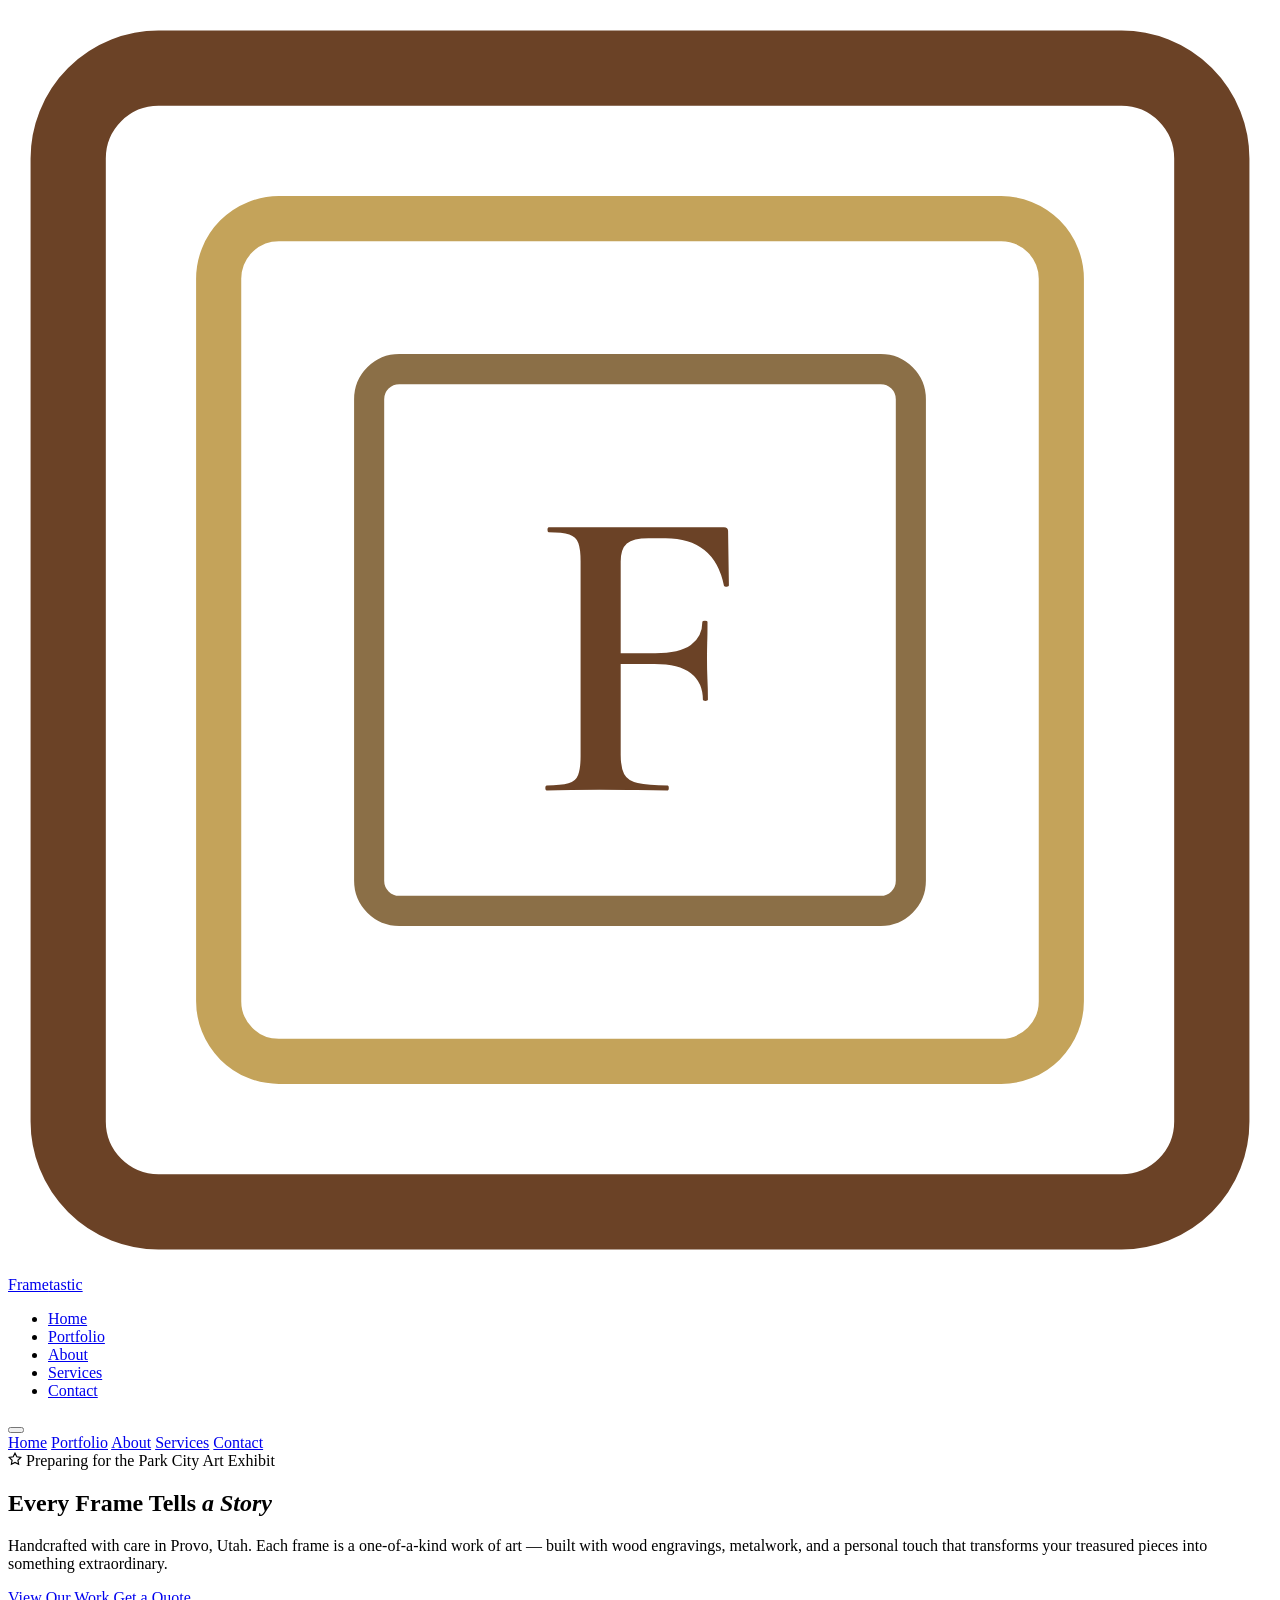
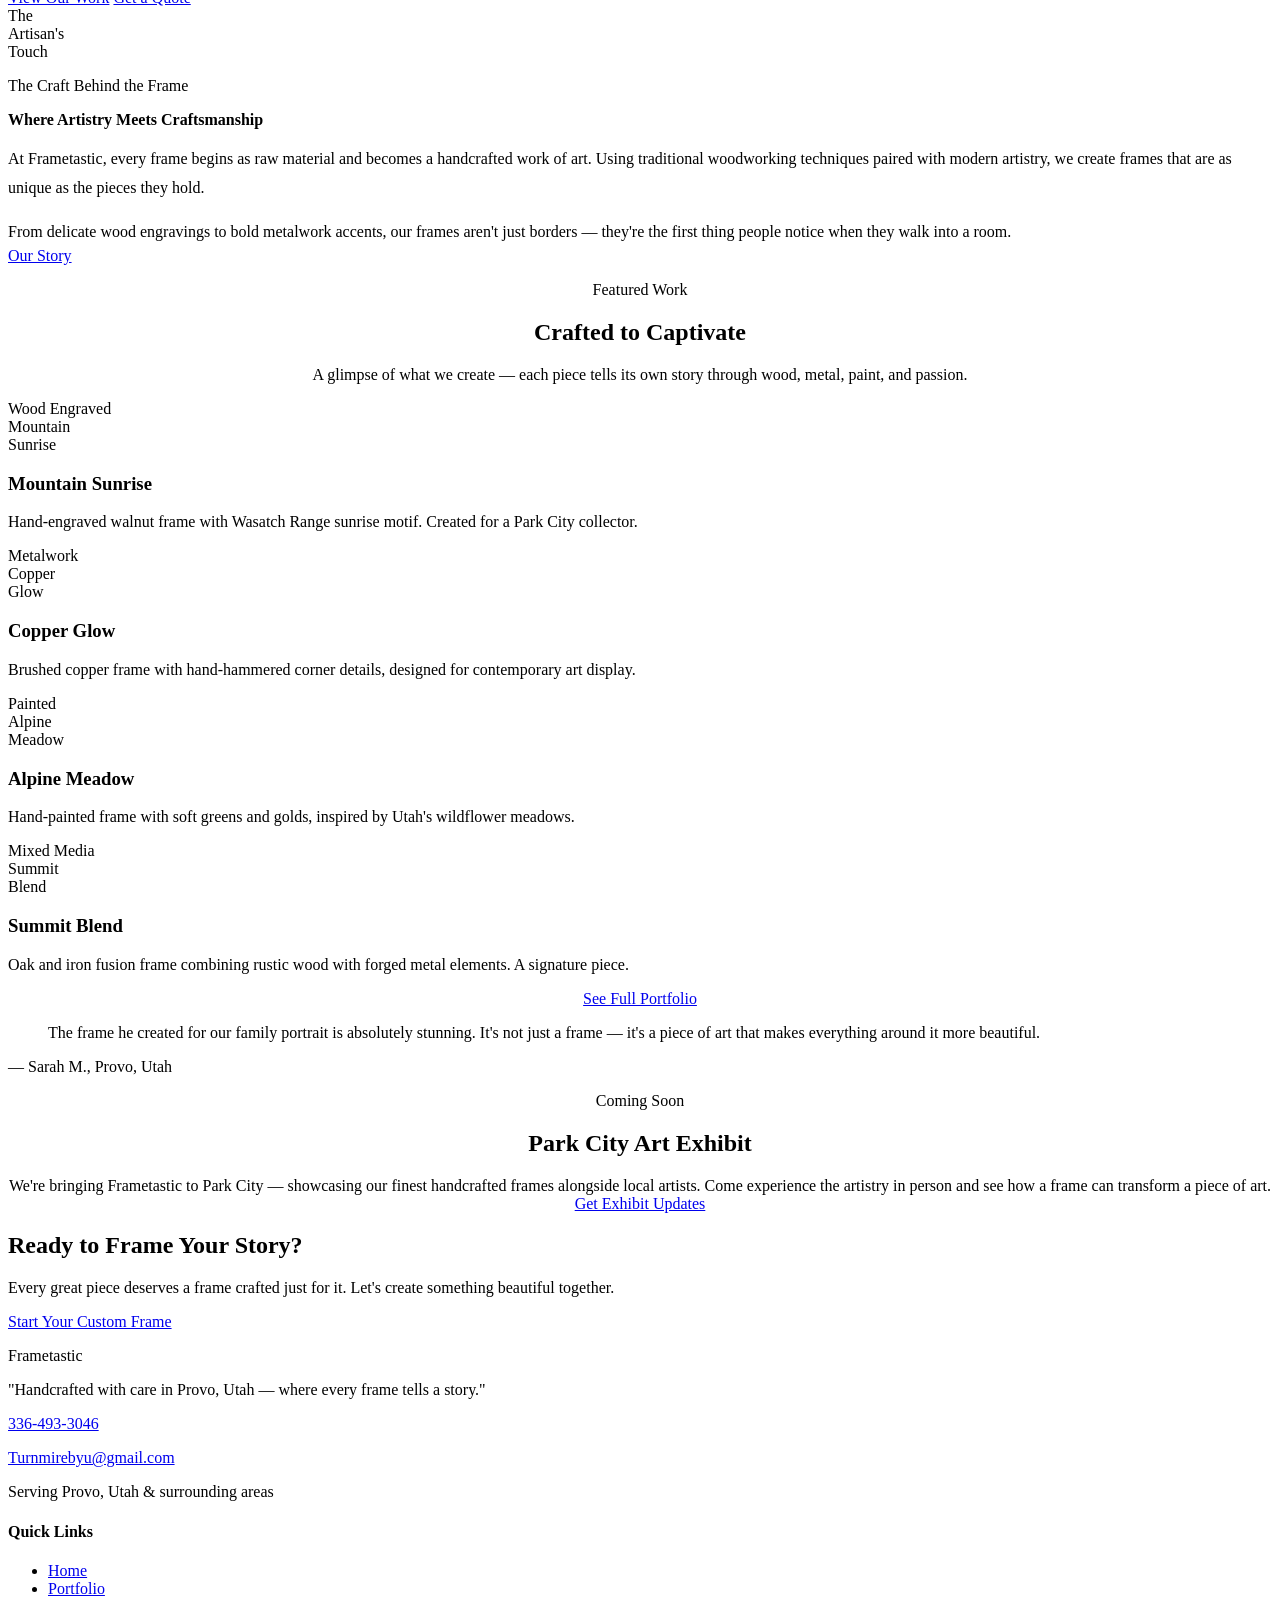
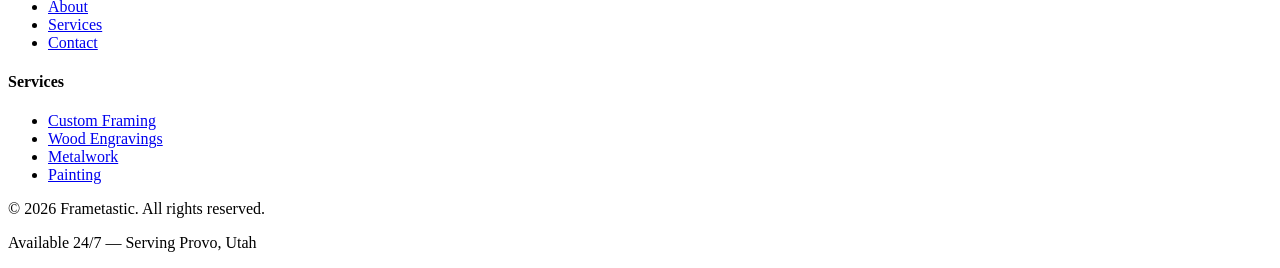
==== index.html @ f6bc4eb9 "Add index.html" ====
<!DOCTYPE html>
<html lang="en">
<head>
  <meta charset="UTF-8">
  <meta name="viewport" content="width=device-width, initial-scale=1.0">
  <title>Frametastic — Handcrafted Artisan Frames | Provo, Utah</title>
  <meta name="description" content="Frametastic creates one-of-a-kind handcrafted frames with custom wood engravings, metalwork, and painting. Serving Provo, Utah and preparing for the Park City Art Exhibit.">

  <!-- Fonts -->
  <link rel="preconnect" href="https://fonts.googleapis.com">
  <link rel="preconnect" href="https://fonts.gstatic.com" crossorigin>
  <link href="https://fonts.googleapis.com/css2?family=Cormorant+Garamond:ital,wght@0,400;0,500;0,600;0,700;1,400;1,500;1,600&family=Lato:wght@300;400;700&display=swap" rel="stylesheet">

  <link rel="stylesheet" href="./styles.css">
</head>
<body>

  <!-- ========== HEADER ========== -->
  <header class="site-header">
    <div class="header-inner">
      <a href="./index.html" class="logo-link" aria-label="Frametastic Home">
        <svg class="logo-icon" viewBox="0 0 42 42" fill="none" xmlns="http://www.w3.org/2000/svg" aria-hidden="true">
          <rect x="2" y="2" width="38" height="38" rx="3" stroke="#6B4226" stroke-width="2.5"/>
          <rect x="7" y="7" width="28" height="28" rx="2" stroke="#C4A35A" stroke-width="1.5"/>
          <rect x="12" y="12" width="18" height="18" rx="1" stroke="#8B6F47" stroke-width="1"/>
          <text x="21" y="26" text-anchor="middle" font-family="'Cormorant Garamond', serif" font-size="14" font-weight="600" fill="#6B4226">F</text>
        </svg>
        <span class="logo-text">Frame<span>tastic</span></span>
      </a>
      <nav aria-label="Main navigation">
        <ul class="nav-links" role="list">
          <li><a href="./index.html" class="active">Home</a></li>
          <li><a href="./portfolio.html">Portfolio</a></li>
          <li><a href="./about.html">About</a></li>
          <li><a href="./services.html">Services</a></li>
          <li><a href="./contact.html">Contact</a></li>
        </ul>
      </nav>
      <button class="mobile-toggle" aria-label="Toggle menu" aria-expanded="false">
        <span></span><span></span><span></span>
      </button>
    </div>
    <nav class="mobile-nav" aria-label="Mobile navigation">
      <a href="./index.html" class="active">Home</a>
      <a href="./portfolio.html">Portfolio</a>
      <a href="./about.html">About</a>
      <a href="./services.html">Services</a>
      <a href="./contact.html">Contact</a>
    </nav>
  </header>

  <main>

    <!-- ========== HERO ========== -->
    <section class="hero">
      <div class="hero-frame-corner hero-frame-corner--tl"></div>
      <div class="hero-frame-corner hero-frame-corner--tr"></div>
      <div class="hero-frame-corner hero-frame-corner--bl"></div>
      <div class="hero-frame-corner hero-frame-corner--br"></div>

      <div class="hero-content">
        <div class="hero-badge">
          <svg width="14" height="14" viewBox="0 0 24 24" fill="none" stroke="currentColor" stroke-width="2"><path d="M12 2l3.09 6.26L22 9.27l-5 4.87 1.18 6.88L12 17.77l-6.18 3.25L7 14.14 2 9.27l6.91-1.01L12 2z"/></svg>
          Preparing for the Park City Art Exhibit
        </div>
        <h1>Every Frame Tells <em>a Story</em></h1>
        <p class="hero-description">Handcrafted with care in Provo, Utah. Each frame is a one-of-a-kind work of art — built with wood engravings, metalwork, and a personal touch that transforms your treasured pieces into something extraordinary.</p>
        <div class="hero-cta">
          <a href="./portfolio.html" class="btn btn-primary">View Our Work</a>
          <a href="./contact.html" class="btn btn-outline">Get a Quote</a>
        </div>
      </div>
    </section>

    <!-- ========== INTRO / ABOUT PREVIEW ========== -->
    <section class="section bg-warm-gradient">
      <div class="section-wide">
        <div class="intro-grid reveal">
          <div class="intro-image-wrapper">
            <div class="intro-image-placeholder frame-art frame-art-wood">
              <div class="frame-art-inner">
                <div class="frame-art-mark">
                  The<br>Artisan's<br>Touch
                </div>
              </div>
            </div>
            <div class="intro-image-frame"></div>
          </div>
          <div>
            <p class="section-label">The Craft Behind the Frame</p>
            <h2 class="section-title" style="font-size: var(--text-xl);">Where Artistry Meets Craftsmanship</h2>
            <p style="color: var(--color-text-muted); line-height: 1.8; margin-bottom: var(--space-4);">
              At Frametastic, every frame begins as raw material and becomes a handcrafted work of art. Using traditional woodworking techniques paired with modern artistry, we create frames that are as unique as the pieces they hold.
            </p>
            <p style="color: var(--color-text-muted); line-height: 1.8; margin-bottom: var(--space-6);">
              From delicate wood engravings to bold metalwork accents, our frames aren't just borders — they're the first thing people notice when they walk into a room.
            </p>
            <a href="./about.html" class="btn btn-outline">Our Story</a>
          </div>
        </div>
      </div>
    </section>

    <!-- ========== FEATURED WORK ========== -->
    <section class="section">
      <div class="section-wide">
        <div style="text-align: center; margin-bottom: var(--space-10);" class="reveal">
          <p class="section-label">Featured Work</p>
          <h2 class="section-title">Crafted to Captivate</h2>
          <p class="section-subtitle" style="margin-left: auto; margin-right: auto;">A glimpse of what we create — each piece tells its own story through wood, metal, paint, and passion.</p>
        </div>

        <div class="featured-grid">
          <!-- Card 1 -->
          <div class="featured-card reveal reveal-delay-1">
            <div class="featured-card-image frame-art frame-art-wood frame-style-rustic">
              <span class="featured-card-tag">Wood Engraved</span>
              <div class="frame-art-inner">
                <div class="frame-art-mark">Mountain<br>Sunrise</div>
              </div>
            </div>
            <div class="featured-card-body">
              <h3>Mountain Sunrise</h3>
              <p>Hand-engraved walnut frame with Wasatch Range sunrise motif. Created for a Park City collector.</p>
            </div>
          </div>

          <!-- Card 2 -->
          <div class="featured-card reveal reveal-delay-2">
            <div class="featured-card-image frame-art frame-art-metal frame-style-modern">
              <span class="featured-card-tag">Metalwork</span>
              <div class="frame-art-inner">
                <div class="frame-art-mark">Copper<br>Glow</div>
              </div>
            </div>
            <div class="featured-card-body">
              <h3>Copper Glow</h3>
              <p>Brushed copper frame with hand-hammered corner details, designed for contemporary art display.</p>
            </div>
          </div>

          <!-- Card 3 -->
          <div class="featured-card reveal reveal-delay-3">
            <div class="featured-card-image frame-art frame-art-painted frame-style-ornate">
              <span class="featured-card-tag">Painted</span>
              <div class="frame-art-inner">
                <div class="frame-art-mark">Alpine<br>Meadow</div>
              </div>
            </div>
            <div class="featured-card-body">
              <h3>Alpine Meadow</h3>
              <p>Hand-painted frame with soft greens and golds, inspired by Utah's wildflower meadows.</p>
            </div>
          </div>

          <!-- Card 4 -->
          <div class="featured-card reveal reveal-delay-4">
            <div class="featured-card-image frame-art frame-art-mixed frame-style-rustic">
              <span class="featured-card-tag">Mixed Media</span>
              <div class="frame-art-inner">
                <div class="frame-art-mark">Summit<br>Blend</div>
              </div>
            </div>
            <div class="featured-card-body">
              <h3>Summit Blend</h3>
              <p>Oak and iron fusion frame combining rustic wood with forged metal elements. A signature piece.</p>
            </div>
          </div>
        </div>

        <div style="text-align: center; margin-top: var(--space-10);" class="reveal">
          <a href="./portfolio.html" class="btn btn-gold">See Full Portfolio</a>
        </div>
      </div>
    </section>

    <!-- ========== TESTIMONIAL ========== -->
    <section class="section testimonial-section">
      <div class="section-default reveal">
        <div class="divider" style="margin-bottom: var(--space-10);">
          <div class="divider-diamond" style="background: var(--color-gold-light);"></div>
        </div>
        <blockquote class="testimonial-quote">
          The frame he created for our family portrait is absolutely stunning. It's not just a frame — it's a piece of art that makes everything around it more beautiful.
        </blockquote>
        <p class="testimonial-author">— Sarah M., Provo, Utah</p>
        <div class="divider" style="margin-top: var(--space-10);">
          <div class="divider-diamond" style="background: var(--color-gold-light);"></div>
        </div>
      </div>
    </section>

    <!-- ========== PARK CITY EXHIBIT ========== -->
    <section class="section">
      <div class="section-default" style="text-align: center;" >
        <div class="reveal">
          <p class="section-label">Coming Soon</p>
          <h2 class="section-title">Park City Art Exhibit</h2>
          <p class="section-subtitle" style="margin: 0 auto var(--space-6);">
            We're bringing Frametastic to Park City — showcasing our finest handcrafted frames alongside local artists. Come experience the artistry in person and see how a frame can transform a piece of art.
          </p>
          <a href="./contact.html" class="btn btn-primary">Get Exhibit Updates</a>
        </div>
      </div>
    </section>

    <!-- ========== CTA BANNER ========== -->
    <section class="section cta-banner">
      <div class="section-default reveal">
        <h2>Ready to Frame Your Story?</h2>
        <p>Every great piece deserves a frame crafted just for it. Let's create something beautiful together.</p>
        <a href="./contact.html" class="btn btn-primary">Start Your Custom Frame</a>
      </div>
    </section>

  </main>

  <!-- ========== FOOTER ========== -->
  <footer class="site-footer">
    <div class="footer-inner">
      <div class="footer-brand">
        <p class="footer-logo">Frametastic</p>
        <p class="footer-tagline">"Handcrafted with care in Provo, Utah — where every frame tells a story."</p>
        <div class="footer-contact-info">
          <p><a href="tel:336-493-3046">336-493-3046</a></p>
          <p><a href="mailto:Turnmirebyu@gmail.com">Turnmirebyu@gmail.com</a></p>
          <p>Serving Provo, Utah &amp; surrounding areas</p>
        </div>
      </div>
      <div class="footer-section">
        <h4>Quick Links</h4>
        <ul role="list">
          <li><a href="./index.html">Home</a></li>
          <li><a href="./portfolio.html">Portfolio</a></li>
          <li><a href="./about.html">About</a></li>
          <li><a href="./services.html">Services</a></li>
          <li><a href="./contact.html">Contact</a></li>
        </ul>
      </div>
      <div class="footer-section">
        <h4>Services</h4>
        <ul role="list">
          <li><a href="./services.html">Custom Framing</a></li>
          <li><a href="./services.html">Wood Engravings</a></li>
          <li><a href="./services.html">Metalwork</a></li>
          <li><a href="./services.html">Painting</a></li>
        </ul>
      </div>
    </div>
    <div class="footer-bottom">
      <p>&copy; 2026 Frametastic. All rights reserved.</p>
      <p>Available 24/7 — Serving Provo, Utah</p>
    </div>
  </footer>

  <script src="./script.js"></script>
</body>
</html>
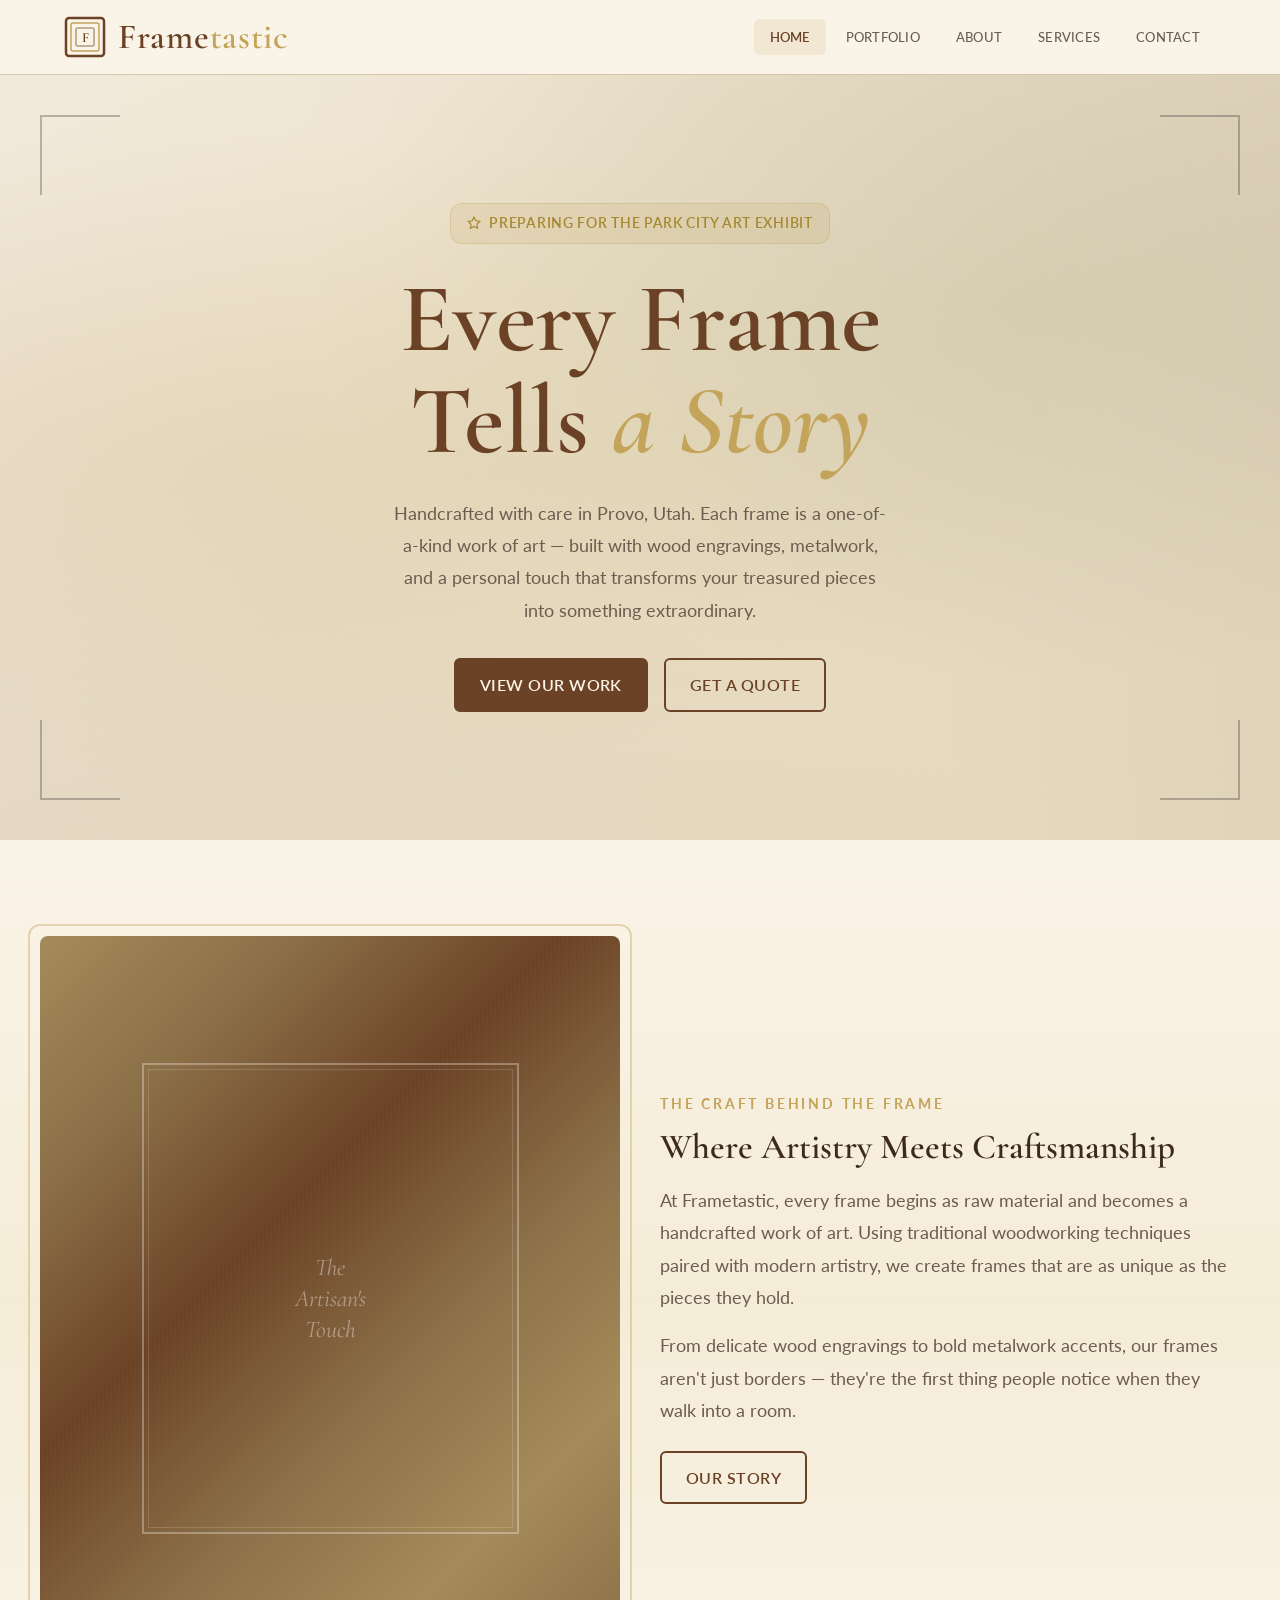
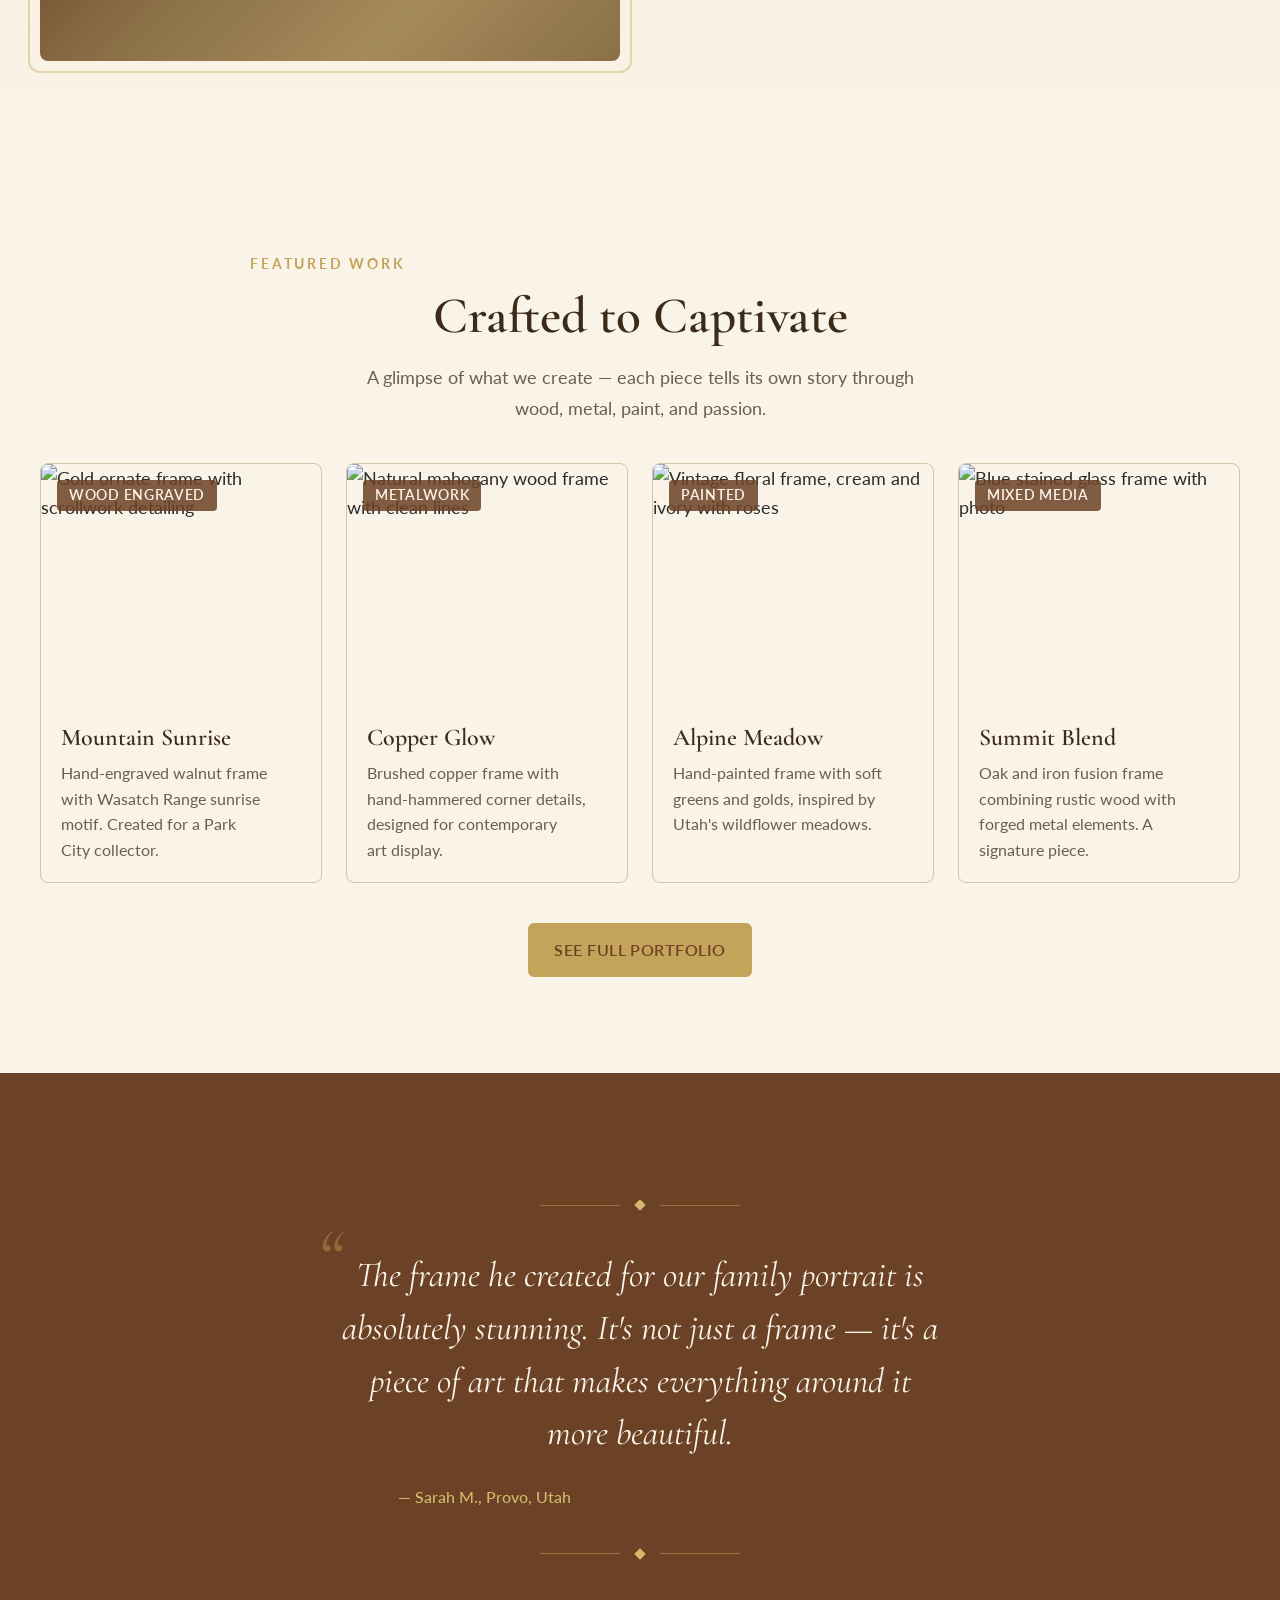
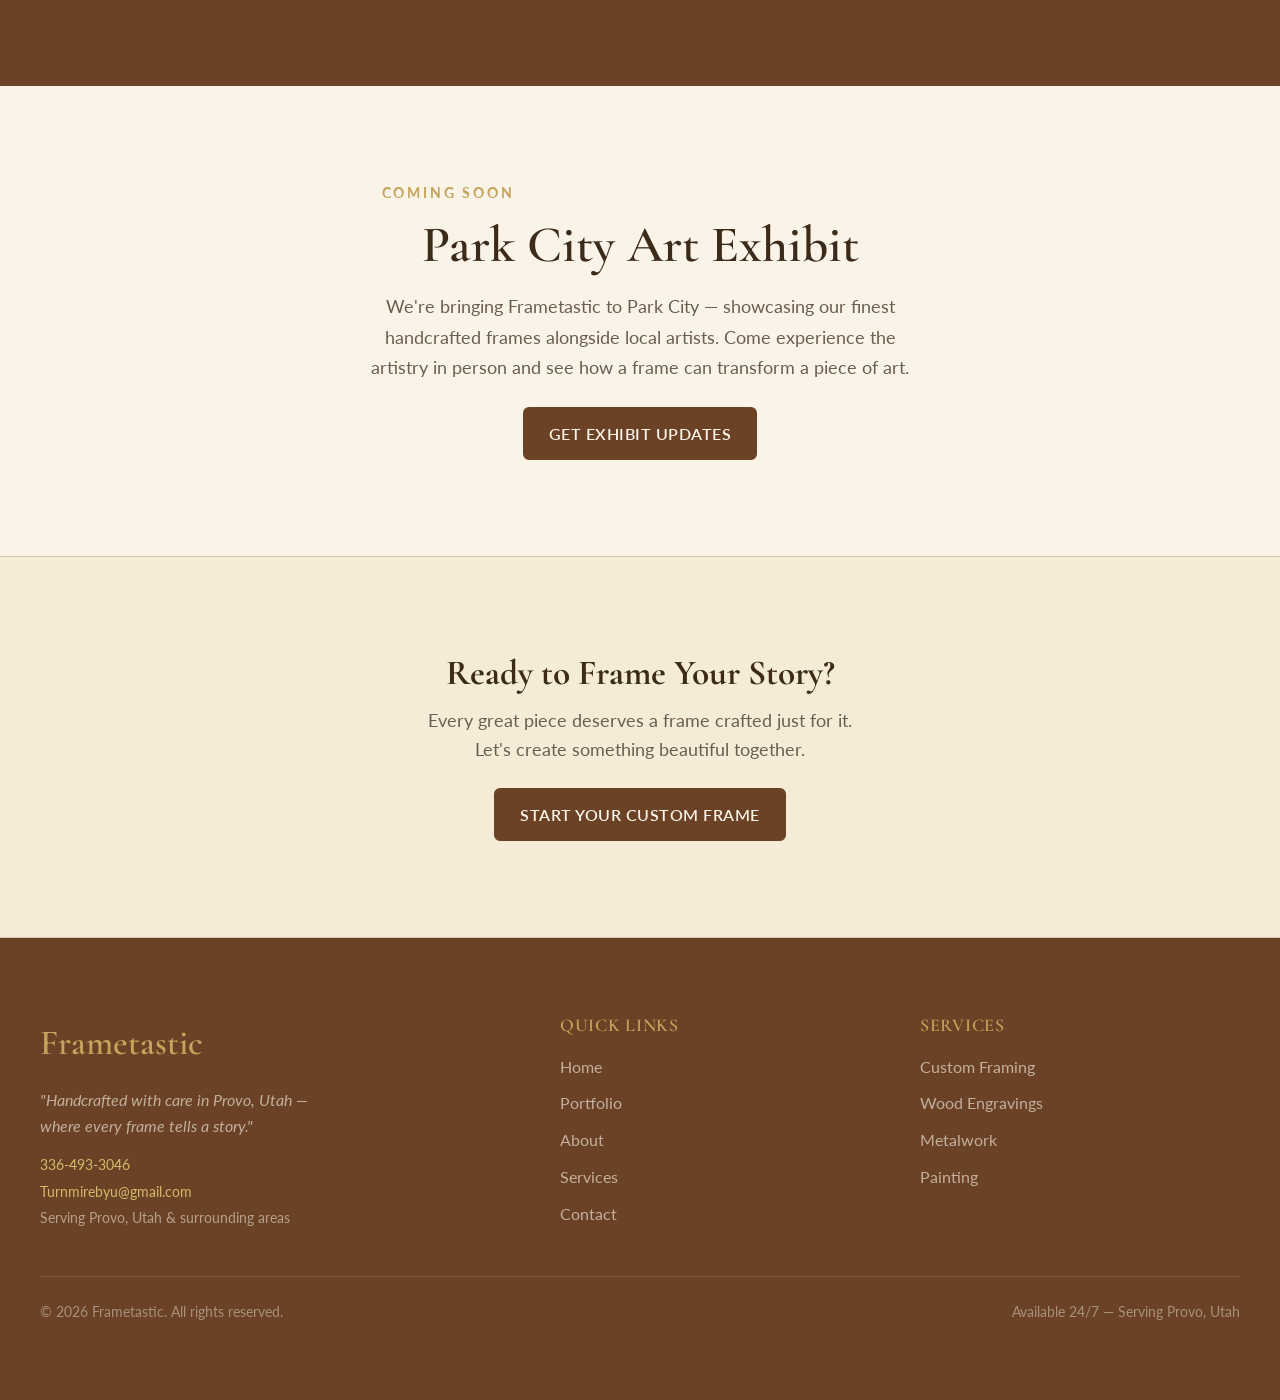
==== commit e463c2a6: "Add client frame images to homepage" ====
--- a/index.html
+++ b/index.html
@@ -113,11 +113,9 @@
         <div class="featured-grid">
           <!-- Card 1 -->
           <div class="featured-card reveal reveal-delay-1">
-            <div class="featured-card-image frame-art frame-art-wood frame-style-rustic">
+            <div class="featured-card-image">
               <span class="featured-card-tag">Wood Engraved</span>
-              <div class="frame-art-inner">
-                <div class="frame-art-mark">Mountain<br>Sunrise</div>
-              </div>
+              <img src="./assets/frame-1.jpg" alt="Gold ornate frame with scrollwork detailing" class="portfolio-img">
             </div>
             <div class="featured-card-body">
               <h3>Mountain Sunrise</h3>
@@ -127,11 +125,9 @@
 
           <!-- Card 2 -->
           <div class="featured-card reveal reveal-delay-2">
-            <div class="featured-card-image frame-art frame-art-metal frame-style-modern">
+            <div class="featured-card-image">
               <span class="featured-card-tag">Metalwork</span>
-              <div class="frame-art-inner">
-                <div class="frame-art-mark">Copper<br>Glow</div>
-              </div>
+              <img src="./assets/frame-2.webp" alt="Natural mahogany wood frame with clean lines" class="portfolio-img">
             </div>
             <div class="featured-card-body">
               <h3>Copper Glow</h3>
@@ -141,11 +137,9 @@
 
           <!-- Card 3 -->
           <div class="featured-card reveal reveal-delay-3">
-            <div class="featured-card-image frame-art frame-art-painted frame-style-ornate">
+            <div class="featured-card-image">
               <span class="featured-card-tag">Painted</span>
-              <div class="frame-art-inner">
-                <div class="frame-art-mark">Alpine<br>Meadow</div>
-              </div>
+              <img src="./assets/frame-5.jpg" alt="Vintage floral frame, cream and ivory with roses" class="portfolio-img">
             </div>
             <div class="featured-card-body">
               <h3>Alpine Meadow</h3>
@@ -155,11 +149,9 @@
 
           <!-- Card 4 -->
           <div class="featured-card reveal reveal-delay-4">
-            <div class="featured-card-image frame-art frame-art-mixed frame-style-rustic">
+            <div class="featured-card-image">
               <span class="featured-card-tag">Mixed Media</span>
-              <div class="frame-art-inner">
-                <div class="frame-art-mark">Summit<br>Blend</div>
-              </div>
+              <img src="./assets/frame-6.webp" alt="Blue stained glass frame with photo" class="portfolio-img">
             </div>
             <div class="featured-card-body">
               <h3>Summit Blend</h3>
--- a/styles.css
+++ b/styles.css
@@ -0,0 +1,1561 @@
+/* ============================================
+   FRAMETASTIC — Shared Styles
+   Rustic elegance inspired by Park City, Utah
+   ============================================ */
+
+/* --- Reset & Base --- */
+*, *::before, *::after { box-sizing: border-box; margin: 0; padding: 0; }
+
+html {
+  -moz-text-size-adjust: none;
+  -webkit-text-size-adjust: none;
+  text-size-adjust: none;
+  -webkit-font-smoothing: antialiased;
+  -moz-osx-font-smoothing: grayscale;
+  text-rendering: optimizeLegibility;
+  scroll-behavior: smooth;
+  hanging-punctuation: first last;
+  scroll-padding-top: 5rem;
+}
+
+body {
+  min-height: 100dvh;
+  line-height: 1.6;
+  font-family: var(--font-body);
+  font-size: var(--text-base);
+  color: var(--color-text);
+  background-color: var(--color-bg);
+}
+
+img, picture, video, canvas, svg { display: block; max-width: 100%; height: auto; }
+ul[role="list"], ol[role="list"] { list-style: none; }
+input, button, textarea, select { font: inherit; color: inherit; }
+
+h1, h2, h3, h4, h5, h6 {
+  font-family: var(--font-display);
+  text-wrap: balance;
+  line-height: 1.15;
+  color: var(--color-heading);
+}
+
+p, li, figcaption { text-wrap: pretty; max-width: 72ch; }
+
+::selection {
+  background: rgba(196, 163, 90, 0.25);
+  color: var(--color-text);
+}
+
+:focus-visible {
+  outline: 2px solid var(--color-gold);
+  outline-offset: 3px;
+  border-radius: 4px;
+}
+
+@media (prefers-reduced-motion: reduce) {
+  *, *::before, *::after {
+    animation-duration: 0.01ms !important;
+    animation-iteration-count: 1 !important;
+    transition-duration: 0.01ms !important;
+    scroll-behavior: auto !important;
+  }
+}
+
+button { cursor: pointer; background: none; border: none; }
+a { text-decoration: none; color: inherit; }
+
+a, button, [role="button"], input, textarea, select {
+  transition: color 180ms cubic-bezier(0.16, 1, 0.3, 1),
+              background 180ms cubic-bezier(0.16, 1, 0.3, 1),
+              border-color 180ms cubic-bezier(0.16, 1, 0.3, 1),
+              box-shadow 180ms cubic-bezier(0.16, 1, 0.3, 1),
+              transform 180ms cubic-bezier(0.16, 1, 0.3, 1);
+}
+
+.sr-only {
+  position: absolute; width: 1px; height: 1px; padding: 0; margin: -1px;
+  overflow: hidden; clip: rect(0, 0, 0, 0); white-space: nowrap; border-width: 0;
+}
+
+
+/* --- Design Tokens --- */
+:root {
+  /* Typography */
+  --font-display: 'Cormorant Garamond', 'Georgia', serif;
+  --font-body: 'Lato', 'Helvetica Neue', sans-serif;
+
+  --text-xs:   clamp(0.75rem,  0.7rem  + 0.25vw, 0.875rem);
+  --text-sm:   clamp(0.875rem, 0.8rem  + 0.35vw, 1rem);
+  --text-base: clamp(1rem,     0.95rem + 0.25vw, 1.125rem);
+  --text-lg:   clamp(1.125rem, 1rem    + 0.75vw, 1.5rem);
+  --text-xl:   clamp(1.5rem,   1.2rem  + 1.25vw, 2.25rem);
+  --text-2xl:  clamp(2rem,     1.2rem  + 2.5vw,  3.5rem);
+  --text-3xl:  clamp(2.5rem,   1rem    + 4vw,    5rem);
+  --text-hero: clamp(3rem,     0.5rem  + 7vw,    8rem);
+
+  /* Spacing */
+  --space-1:  0.25rem;
+  --space-2:  0.5rem;
+  --space-3:  0.75rem;
+  --space-4:  1rem;
+  --space-5:  1.25rem;
+  --space-6:  1.5rem;
+  --space-8:  2rem;
+  --space-10: 2.5rem;
+  --space-12: 3rem;
+  --space-16: 4rem;
+  --space-20: 5rem;
+  --space-24: 6rem;
+  --space-32: 8rem;
+
+  /* Frametastic Palette — Rustic Elegance */
+  --color-bg:             #FAF3E8;
+  --color-surface:        #F5ECD7;
+  --color-surface-2:      #EDE3CB;
+  --color-surface-offset: #F0E8D5;
+  --color-divider:        #D4C5A9;
+  --color-border:         #C4B493;
+
+  --color-text:           #2C2C2C;
+  --color-text-muted:     #6B5D4F;
+  --color-text-faint:     #9A8E7F;
+  --color-heading:        #3D2B1A;
+
+  --color-brown:          #8B6F47;
+  --color-brown-dark:     #6B4226;
+  --color-brown-light:    #A68B5B;
+  --color-green:          #2D5016;
+  --color-green-light:    #4A6741;
+  --color-green-muted:    #5C7A52;
+  --color-cream:          #FAF3E8;
+  --color-ivory:          #F5ECD7;
+  --color-gold:           #C4A35A;
+  --color-gold-light:     #D4B96A;
+  --color-gold-dark:      #A68830;
+  --color-charcoal:       #2C2C2C;
+
+  /* Semantic */
+  --color-primary:        #6B4226;
+  --color-primary-hover:  #8B6F47;
+  --color-accent:         #C4A35A;
+  --color-accent-hover:   #D4B96A;
+
+  /* Radius */
+  --radius-sm: 4px;
+  --radius-md: 6px;
+  --radius-lg: 8px;
+  --radius-xl: 12px;
+
+  /* Shadows — warm-toned */
+  --shadow-sm: 0 1px 3px rgba(107, 66, 38, 0.08);
+  --shadow-md: 0 4px 12px rgba(107, 66, 38, 0.1);
+  --shadow-lg: 0 12px 32px rgba(107, 66, 38, 0.14);
+  --shadow-warm: 0 8px 24px rgba(139, 111, 71, 0.12);
+
+  /* Content widths */
+  --content-narrow: 640px;
+  --content-default: 960px;
+  --content-wide: 1200px;
+}
+
+
+/* ============================
+   SHARED LAYOUT COMPONENTS
+   ============================ */
+
+/* --- Header / Navigation --- */
+.site-header {
+  position: sticky;
+  top: 0;
+  z-index: 100;
+  background: rgba(250, 243, 232, 0.95);
+  backdrop-filter: blur(12px);
+  -webkit-backdrop-filter: blur(12px);
+  border-bottom: 1px solid var(--color-divider);
+  transition: box-shadow 300ms ease;
+}
+
+.site-header--scrolled {
+  box-shadow: var(--shadow-md);
+}
+
+.header-inner {
+  max-width: var(--content-wide);
+  margin: 0 auto;
+  padding: var(--space-4) var(--space-6);
+  display: flex;
+  align-items: center;
+  justify-content: space-between;
+}
+
+.logo-link {
+  display: flex;
+  align-items: center;
+  gap: var(--space-3);
+}
+
+.logo-icon {
+  width: 42px;
+  height: 42px;
+  flex-shrink: 0;
+}
+
+.logo-text {
+  font-family: var(--font-display);
+  font-size: var(--text-xl);
+  font-weight: 600;
+  color: var(--color-brown-dark);
+  letter-spacing: 0.02em;
+  line-height: 1;
+}
+
+.logo-text span {
+  color: var(--color-gold);
+}
+
+/* Desktop nav */
+.nav-links {
+  display: flex;
+  align-items: center;
+  gap: var(--space-1);
+  list-style: none;
+}
+
+.nav-links a {
+  display: block;
+  padding: var(--space-2) var(--space-4);
+  font-size: var(--text-sm);
+  font-weight: 500;
+  color: var(--color-text-muted);
+  border-radius: var(--radius-md);
+  letter-spacing: 0.02em;
+  text-transform: uppercase;
+  font-size: 0.8rem;
+}
+
+.nav-links a:hover {
+  color: var(--color-brown-dark);
+  background: rgba(139, 111, 71, 0.08);
+}
+
+.nav-links a.active {
+  color: var(--color-brown-dark);
+  background: rgba(196, 163, 90, 0.15);
+  font-weight: 600;
+}
+
+/* Mobile hamburger */
+.mobile-toggle {
+  display: none;
+  flex-direction: column;
+  gap: 5px;
+  padding: var(--space-2);
+  cursor: pointer;
+  z-index: 110;
+}
+
+.mobile-toggle span {
+  display: block;
+  width: 24px;
+  height: 2px;
+  background: var(--color-brown-dark);
+  border-radius: 2px;
+  transition: transform 300ms ease, opacity 300ms ease;
+}
+
+.mobile-toggle.open span:nth-child(1) {
+  transform: translateY(7px) rotate(45deg);
+}
+.mobile-toggle.open span:nth-child(2) {
+  opacity: 0;
+}
+.mobile-toggle.open span:nth-child(3) {
+  transform: translateY(-7px) rotate(-45deg);
+}
+
+/* Mobile nav overlay */
+.mobile-nav {
+  display: none;
+  position: fixed;
+  top: 0;
+  left: 0;
+  width: 100%;
+  height: 100dvh;
+  background: rgba(250, 243, 232, 1);
+  backdrop-filter: blur(20px);
+  -webkit-backdrop-filter: blur(20px);
+  z-index: 105;
+  flex-direction: column;
+  align-items: center;
+  justify-content: center;
+  gap: var(--space-4);
+}
+
+.mobile-nav.open {
+  display: flex;
+}
+
+.mobile-nav a {
+  font-family: var(--font-display);
+  font-size: var(--text-xl);
+  font-weight: 500;
+  color: var(--color-text-muted);
+  padding: var(--space-3) var(--space-8);
+  border-radius: var(--radius-md);
+}
+
+.mobile-nav a:hover,
+.mobile-nav a.active {
+  color: var(--color-brown-dark);
+  background: rgba(196, 163, 90, 0.15);
+}
+
+@media (max-width: 768px) {
+  .nav-links { display: none; }
+  .mobile-toggle { display: flex; }
+}
+
+
+/* --- Footer --- */
+.site-footer {
+  background: var(--color-brown-dark);
+  color: #E8DED0;
+  padding: clamp(var(--space-12), 6vw, var(--space-20)) var(--space-6);
+}
+
+.footer-inner {
+  max-width: var(--content-wide);
+  margin: 0 auto;
+  display: grid;
+  grid-template-columns: 1.5fr 1fr 1fr;
+  gap: var(--space-10);
+}
+
+.footer-brand .footer-logo {
+  font-family: var(--font-display);
+  font-size: var(--text-xl);
+  color: var(--color-gold);
+  font-weight: 600;
+  margin-bottom: var(--space-4);
+}
+
+.footer-brand .footer-tagline {
+  font-style: italic;
+  color: rgba(232, 222, 208, 0.7);
+  font-size: var(--text-sm);
+  margin-bottom: var(--space-4);
+  max-width: 30ch;
+}
+
+.footer-brand .footer-contact-info p {
+  font-size: var(--text-xs);
+  color: rgba(232, 222, 208, 0.6);
+  margin-bottom: var(--space-1);
+}
+
+.footer-brand .footer-contact-info a {
+  color: var(--color-gold-light);
+}
+
+.footer-brand .footer-contact-info a:hover {
+  color: #fff;
+}
+
+.footer-section h4 {
+  font-family: var(--font-display);
+  font-size: var(--text-base);
+  color: var(--color-gold);
+  font-weight: 600;
+  margin-bottom: var(--space-4);
+  letter-spacing: 0.04em;
+  text-transform: uppercase;
+}
+
+.footer-section ul {
+  list-style: none;
+}
+
+.footer-section li {
+  margin-bottom: var(--space-2);
+}
+
+.footer-section a {
+  font-size: var(--text-sm);
+  color: rgba(232, 222, 208, 0.7);
+}
+
+.footer-section a:hover {
+  color: #fff;
+}
+
+.footer-bottom {
+  max-width: var(--content-wide);
+  margin: 0 auto;
+  margin-top: var(--space-10);
+  padding-top: var(--space-6);
+  border-top: 1px solid rgba(232, 222, 208, 0.15);
+  display: flex;
+  align-items: center;
+  justify-content: space-between;
+  flex-wrap: wrap;
+  gap: var(--space-4);
+}
+
+.footer-bottom p {
+  font-size: var(--text-xs);
+  color: rgba(232, 222, 208, 0.5);
+}
+
+@media (max-width: 768px) {
+  .footer-inner {
+    grid-template-columns: 1fr;
+    gap: var(--space-8);
+    text-align: center;
+  }
+  .footer-brand .footer-tagline { max-width: none; }
+  .footer-bottom {
+    flex-direction: column;
+    text-align: center;
+  }
+}
+
+
+/* ============================
+   SHARED UI COMPONENTS
+   ============================ */
+
+/* Buttons */
+.btn {
+  display: inline-flex;
+  align-items: center;
+  gap: var(--space-2);
+  padding: var(--space-3) var(--space-6);
+  font-size: var(--text-sm);
+  font-weight: 600;
+  border-radius: var(--radius-md);
+  cursor: pointer;
+  text-decoration: none;
+  letter-spacing: 0.03em;
+  text-transform: uppercase;
+}
+
+.btn-primary {
+  background: var(--color-brown-dark);
+  color: var(--color-cream);
+  border: 2px solid var(--color-brown-dark);
+}
+
+.btn-primary:hover {
+  background: var(--color-brown);
+  border-color: var(--color-brown);
+  transform: translateY(-1px);
+  box-shadow: var(--shadow-md);
+}
+
+.btn-outline {
+  background: transparent;
+  color: var(--color-brown-dark);
+  border: 2px solid var(--color-brown-dark);
+}
+
+.btn-outline:hover {
+  background: var(--color-brown-dark);
+  color: var(--color-cream);
+  transform: translateY(-1px);
+}
+
+.btn-gold {
+  background: var(--color-gold);
+  color: var(--color-brown-dark);
+  border: 2px solid var(--color-gold);
+}
+
+.btn-gold:hover {
+  background: var(--color-gold-dark);
+  border-color: var(--color-gold-dark);
+  color: #fff;
+  transform: translateY(-1px);
+  box-shadow: var(--shadow-md);
+}
+
+/* Section utilities */
+.section {
+  padding: clamp(var(--space-12), 8vw, var(--space-24)) var(--space-6);
+}
+
+.section-narrow {
+  max-width: var(--content-narrow);
+  margin: 0 auto;
+}
+
+.section-default {
+  max-width: var(--content-default);
+  margin: 0 auto;
+}
+
+.section-wide {
+  max-width: var(--content-wide);
+  margin: 0 auto;
+}
+
+.section-label {
+  font-family: var(--font-body);
+  font-size: var(--text-xs);
+  text-transform: uppercase;
+  letter-spacing: 0.2em;
+  color: var(--color-gold);
+  font-weight: 700;
+  margin-bottom: var(--space-3);
+}
+
+.section-title {
+  font-size: var(--text-2xl);
+  font-weight: 600;
+  margin-bottom: var(--space-4);
+  color: var(--color-heading);
+}
+
+.section-subtitle {
+  font-size: var(--text-base);
+  color: var(--color-text-muted);
+  max-width: 55ch;
+  line-height: 1.7;
+}
+
+/* Decorative divider */
+.divider {
+  display: flex;
+  align-items: center;
+  gap: var(--space-4);
+  margin: var(--space-8) auto;
+  max-width: 200px;
+}
+
+.divider::before,
+.divider::after {
+  content: '';
+  flex: 1;
+  height: 1px;
+  background: var(--color-gold);
+  opacity: 0.5;
+}
+
+.divider-diamond {
+  width: 8px;
+  height: 8px;
+  background: var(--color-gold);
+  transform: rotate(45deg);
+  flex-shrink: 0;
+}
+
+/* Wood texture gradient backgrounds */
+.bg-wood {
+  background: linear-gradient(
+    135deg,
+    #8B6F47 0%,
+    #A68B5B 25%,
+    #8B6F47 50%,
+    #6B4226 75%,
+    #8B6F47 100%
+  );
+}
+
+.bg-warm-gradient {
+  background: linear-gradient(
+    180deg,
+    var(--color-bg) 0%,
+    var(--color-surface) 50%,
+    var(--color-bg) 100%
+  );
+}
+
+.bg-cream-to-ivory {
+  background: linear-gradient(
+    180deg,
+    var(--color-cream) 0%,
+    var(--color-ivory) 100%
+  );
+}
+
+.bg-forest {
+  background: linear-gradient(
+    135deg,
+    #2D5016 0%,
+    #4A6741 50%,
+    #2D5016 100%
+  );
+}
+
+/* Card base */
+.card {
+  background: var(--color-bg);
+  border: 1px solid var(--color-divider);
+  border-radius: var(--radius-lg);
+  overflow: hidden;
+  transition: transform 300ms ease, box-shadow 300ms ease;
+}
+
+.card:hover {
+  transform: translateY(-4px);
+  box-shadow: var(--shadow-lg);
+}
+
+/* Animated frame border */
+.frame-border {
+  border: 3px solid var(--color-gold);
+  border-radius: var(--radius-md);
+  padding: var(--space-1);
+  position: relative;
+}
+
+.frame-border::before {
+  content: '';
+  position: absolute;
+  inset: 4px;
+  border: 1px solid rgba(196, 163, 90, 0.4);
+  border-radius: 3px;
+  pointer-events: none;
+}
+
+/* Scroll reveal animations */
+.reveal {
+  opacity: 0;
+  transform: translateY(20px);
+  transition: opacity 600ms ease, transform 600ms ease;
+}
+
+.reveal.visible {
+  opacity: 1;
+  transform: translateY(0);
+}
+
+.reveal-delay-1 { transition-delay: 100ms; }
+.reveal-delay-2 { transition-delay: 200ms; }
+.reveal-delay-3 { transition-delay: 300ms; }
+.reveal-delay-4 { transition-delay: 400ms; }
+
+
+/* ============================
+   PAGE-SPECIFIC STYLES
+   ============================ */
+
+/* --- Homepage --- */
+.hero {
+  min-height: 85vh;
+  display: flex;
+  align-items: center;
+  justify-content: center;
+  text-align: center;
+  padding: var(--space-16) var(--space-6);
+  position: relative;
+  overflow: hidden;
+  background:
+    linear-gradient(135deg,
+      rgba(250, 243, 232, 0.92) 0%,
+      rgba(245, 236, 215, 0.88) 40%,
+      rgba(237, 227, 203, 0.85) 100%
+    ),
+    linear-gradient(45deg,
+      #6B4226 0%, #8B6F47 30%, #A68B5B 50%, #8B6F47 70%, #6B4226 100%
+    );
+}
+
+.hero::before {
+  content: '';
+  position: absolute;
+  inset: 0;
+  background:
+    radial-gradient(ellipse at 20% 50%, rgba(196, 163, 90, 0.15) 0%, transparent 60%),
+    radial-gradient(ellipse at 80% 30%, rgba(45, 80, 22, 0.08) 0%, transparent 50%);
+  pointer-events: none;
+}
+
+.hero-content {
+  position: relative;
+  z-index: 1;
+  max-width: 750px;
+}
+
+.hero-badge {
+  display: inline-flex;
+  align-items: center;
+  gap: var(--space-2);
+  background: rgba(196, 163, 90, 0.15);
+  border: 1px solid rgba(196, 163, 90, 0.3);
+  padding: var(--space-2) var(--space-4);
+  border-radius: var(--radius-xl);
+  font-size: var(--text-xs);
+  color: var(--color-gold-dark);
+  font-weight: 600;
+  letter-spacing: 0.05em;
+  text-transform: uppercase;
+  margin-bottom: var(--space-6);
+}
+
+.hero h1 {
+  font-size: var(--text-hero);
+  font-weight: 600;
+  color: var(--color-brown-dark);
+  margin-bottom: var(--space-6);
+  line-height: 1.05;
+}
+
+.hero h1 em {
+  font-style: italic;
+  color: var(--color-gold);
+}
+
+.hero-description {
+  font-size: var(--text-base);
+  color: var(--color-text-muted);
+  max-width: 50ch;
+  margin: 0 auto var(--space-8);
+  line-height: 1.8;
+}
+
+.hero-cta {
+  display: flex;
+  align-items: center;
+  justify-content: center;
+  gap: var(--space-4);
+  flex-wrap: wrap;
+}
+
+/* Decorative corner frames on hero */
+.hero-frame-corner {
+  position: absolute;
+  width: 80px;
+  height: 80px;
+  border-color: var(--color-gold);
+  opacity: 0.3;
+}
+
+.hero-frame-corner--tl {
+  top: 40px; left: 40px;
+  border-top: 2px solid;
+  border-left: 2px solid;
+}
+.hero-frame-corner--tr {
+  top: 40px; right: 40px;
+  border-top: 2px solid;
+  border-right: 2px solid;
+}
+.hero-frame-corner--bl {
+  bottom: 40px; left: 40px;
+  border-bottom: 2px solid;
+  border-left: 2px solid;
+}
+.hero-frame-corner--br {
+  bottom: 40px; right: 40px;
+  border-bottom: 2px solid;
+  border-right: 2px solid;
+}
+
+/* Featured work grid on homepage */
+.featured-grid {
+  display: grid;
+  grid-template-columns: repeat(auto-fit, minmax(260px, 1fr));
+  gap: var(--space-6);
+}
+
+.featured-card {
+  position: relative;
+  background: var(--color-bg);
+  border: 1px solid var(--color-divider);
+  border-radius: var(--radius-lg);
+  overflow: hidden;
+  transition: transform 300ms ease, box-shadow 300ms ease;
+  display: flex;
+  flex-direction: column;
+}
+
+.featured-card:hover {
+  transform: translateY(-6px);
+  box-shadow: var(--shadow-lg);
+}
+
+.featured-card-image {
+  height: 240px;
+  min-height: 240px;
+  position: relative;
+  overflow: hidden;
+}
+
+.featured-card-body {
+  padding: var(--space-5);
+}
+
+.featured-card-body h3 {
+  font-size: var(--text-lg);
+  font-weight: 600;
+  margin-bottom: var(--space-2);
+}
+
+.featured-card-body p {
+  font-size: var(--text-sm);
+  color: var(--color-text-muted);
+}
+
+.featured-card-tag {
+  position: absolute;
+  top: var(--space-4);
+  left: var(--space-4);
+  background: rgba(107, 66, 38, 0.85);
+  color: var(--color-cream);
+  padding: var(--space-1) var(--space-3);
+  border-radius: var(--radius-sm);
+  font-size: var(--text-xs);
+  font-weight: 600;
+  text-transform: uppercase;
+  letter-spacing: 0.05em;
+}
+
+/* Testimonial section */
+.testimonial-section {
+  background: var(--color-brown-dark);
+  color: var(--color-cream);
+  text-align: center;
+}
+
+.testimonial-quote {
+  font-family: var(--font-display);
+  font-size: var(--text-xl);
+  font-style: italic;
+  max-width: 40ch;
+  margin: 0 auto var(--space-6);
+  line-height: 1.5;
+  position: relative;
+}
+
+.testimonial-quote::before {
+  content: '\201C';
+  font-size: 5rem;
+  position: absolute;
+  top: -2rem;
+  left: -1.5rem;
+  color: var(--color-gold);
+  opacity: 0.4;
+  line-height: 1;
+}
+
+.testimonial-author {
+  font-size: var(--text-sm);
+  color: var(--color-gold-light);
+  font-weight: 500;
+}
+
+/* Intro / About preview */
+.intro-grid {
+  display: grid;
+  grid-template-columns: 1fr 1fr;
+  gap: var(--space-10);
+  align-items: center;
+}
+
+.intro-image-wrapper {
+  position: relative;
+}
+
+.intro-image-placeholder {
+  aspect-ratio: 4/5;
+  border-radius: var(--radius-lg);
+  overflow: hidden;
+  position: relative;
+}
+
+.intro-image-frame {
+  position: absolute;
+  inset: -12px;
+  border: 2px solid var(--color-gold);
+  border-radius: calc(var(--radius-lg) + 4px);
+  opacity: 0.4;
+  pointer-events: none;
+}
+
+@media (max-width: 768px) {
+  .intro-grid {
+    grid-template-columns: 1fr;
+    gap: var(--space-6);
+  }
+}
+
+
+/* --- Portfolio Page --- */
+.portfolio-hero {
+  text-align: center;
+  padding: clamp(var(--space-16), 10vw, var(--space-24)) var(--space-6) clamp(var(--space-8), 4vw, var(--space-12));
+  background: linear-gradient(180deg, var(--color-surface) 0%, var(--color-bg) 100%);
+}
+
+.portfolio-filters {
+  display: flex;
+  align-items: center;
+  justify-content: center;
+  gap: var(--space-3);
+  flex-wrap: wrap;
+  margin-bottom: var(--space-10);
+}
+
+.filter-btn {
+  padding: var(--space-2) var(--space-5);
+  font-size: var(--text-sm);
+  font-weight: 500;
+  border: 1px solid var(--color-divider);
+  border-radius: var(--radius-xl);
+  background: transparent;
+  color: var(--color-text-muted);
+  cursor: pointer;
+}
+
+.filter-btn:hover,
+.filter-btn.active {
+  background: var(--color-brown-dark);
+  color: var(--color-cream);
+  border-color: var(--color-brown-dark);
+}
+
+.portfolio-grid {
+  display: grid;
+  grid-template-columns: repeat(auto-fill, minmax(280px, 1fr));
+  gap: var(--space-6);
+}
+
+.portfolio-card {
+  background: var(--color-bg);
+  border: 1px solid var(--color-divider);
+  border-radius: var(--radius-lg);
+  overflow: hidden;
+  transition: transform 300ms ease, box-shadow 300ms ease;
+  display: flex;
+  flex-direction: column;
+}
+
+.portfolio-card:hover {
+  transform: translateY(-4px);
+  box-shadow: var(--shadow-lg);
+}
+
+.portfolio-card-image {
+  height: 220px;
+  min-height: 220px;
+  position: relative;
+  overflow: hidden;
+}
+
+.portfolio-card-body {
+  padding: var(--space-5);
+}
+
+.portfolio-card-body h3 {
+  font-size: var(--text-lg);
+  font-weight: 600;
+  margin-bottom: var(--space-2);
+}
+
+.portfolio-card-body .category {
+  font-size: var(--text-xs);
+  color: var(--color-gold-dark);
+  text-transform: uppercase;
+  letter-spacing: 0.1em;
+  font-weight: 600;
+  margin-bottom: var(--space-2);
+}
+
+.portfolio-card-body p {
+  font-size: var(--text-sm);
+  color: var(--color-text-muted);
+  line-height: 1.6;
+}
+
+
+/* --- About Page --- */
+.about-hero {
+  text-align: center;
+  padding: clamp(var(--space-16), 10vw, var(--space-24)) var(--space-6) clamp(var(--space-8), 4vw, var(--space-12));
+  background: linear-gradient(180deg, var(--color-surface) 0%, var(--color-bg) 100%);
+}
+
+.about-story {
+  display: grid;
+  grid-template-columns: 1fr 1fr;
+  gap: var(--space-10);
+  align-items: start;
+}
+
+.about-story-image {
+  aspect-ratio: 3/4;
+  border-radius: var(--radius-lg);
+  overflow: hidden;
+  position: relative;
+}
+
+.about-story-text h2 {
+  font-size: var(--text-xl);
+  margin-bottom: var(--space-4);
+}
+
+.about-story-text p {
+  font-size: var(--text-base);
+  color: var(--color-text-muted);
+  margin-bottom: var(--space-4);
+  line-height: 1.8;
+}
+
+.about-story-text .highlight-text {
+  font-family: var(--font-display);
+  font-size: var(--text-lg);
+  font-style: italic;
+  color: var(--color-brown-dark);
+  border-left: 3px solid var(--color-gold);
+  padding-left: var(--space-5);
+  margin: var(--space-6) 0;
+}
+
+@media (max-width: 768px) {
+  .about-story {
+    grid-template-columns: 1fr;
+    gap: var(--space-6);
+  }
+}
+
+/* Stats bar */
+.stats-bar {
+  display: grid;
+  grid-template-columns: repeat(4, 1fr);
+  gap: var(--space-6);
+  text-align: center;
+  padding: var(--space-12) var(--space-6);
+  background: var(--color-brown-dark);
+  color: var(--color-cream);
+}
+
+.stat-item .stat-number {
+  font-family: var(--font-display);
+  font-size: var(--text-2xl);
+  font-weight: 700;
+  color: var(--color-gold);
+  line-height: 1;
+  margin-bottom: var(--space-2);
+}
+
+.stat-item .stat-label {
+  font-size: var(--text-xs);
+  text-transform: uppercase;
+  letter-spacing: 0.1em;
+  color: rgba(232, 222, 208, 0.7);
+}
+
+@media (max-width: 768px) {
+  .stats-bar {
+    grid-template-columns: repeat(2, 1fr);
+    gap: var(--space-8);
+  }
+}
+
+/* Philosophy section */
+.philosophy-grid {
+  display: grid;
+  grid-template-columns: repeat(3, 1fr);
+  gap: var(--space-6);
+}
+
+.philosophy-card {
+  text-align: center;
+  padding: var(--space-8);
+  border: 1px solid var(--color-divider);
+  border-radius: var(--radius-lg);
+  background: var(--color-bg);
+}
+
+.philosophy-icon {
+  width: 64px;
+  height: 64px;
+  margin: 0 auto var(--space-5);
+  display: flex;
+  align-items: center;
+  justify-content: center;
+  background: rgba(196, 163, 90, 0.12);
+  border-radius: 50%;
+  color: var(--color-gold-dark);
+}
+
+.philosophy-card h3 {
+  font-size: var(--text-lg);
+  margin-bottom: var(--space-3);
+}
+
+.philosophy-card p {
+  font-size: var(--text-sm);
+  color: var(--color-text-muted);
+  max-width: none;
+}
+
+@media (max-width: 768px) {
+  .philosophy-grid {
+    grid-template-columns: 1fr;
+  }
+}
+
+
+/* --- Services Page --- */
+.services-hero {
+  text-align: center;
+  padding: clamp(var(--space-16), 10vw, var(--space-24)) var(--space-6) clamp(var(--space-8), 4vw, var(--space-12));
+  background: linear-gradient(180deg, var(--color-surface) 0%, var(--color-bg) 100%);
+}
+
+.service-block {
+  display: grid;
+  grid-template-columns: 1fr 1fr;
+  gap: var(--space-10);
+  align-items: center;
+  padding: clamp(var(--space-8), 4vw, var(--space-16)) 0;
+  border-bottom: 1px solid var(--color-divider);
+}
+
+.service-block:last-child {
+  border-bottom: none;
+}
+
+.service-block.reverse {
+  direction: rtl;
+}
+
+.service-block.reverse > * {
+  direction: ltr;
+}
+
+.service-image {
+  aspect-ratio: 4/3;
+  border-radius: var(--radius-lg);
+  overflow: hidden;
+  position: relative;
+}
+
+.service-content .service-number {
+  font-family: var(--font-display);
+  font-size: var(--text-2xl);
+  color: rgba(196, 163, 90, 0.3);
+  font-weight: 700;
+  line-height: 1;
+  margin-bottom: var(--space-3);
+}
+
+.service-content h2 {
+  font-size: var(--text-xl);
+  margin-bottom: var(--space-4);
+}
+
+.service-content p {
+  font-size: var(--text-base);
+  color: var(--color-text-muted);
+  line-height: 1.8;
+  margin-bottom: var(--space-4);
+}
+
+.service-features {
+  list-style: none;
+  margin-bottom: var(--space-5);
+}
+
+.service-features li {
+  font-size: var(--text-sm);
+  color: var(--color-text-muted);
+  padding: var(--space-2) 0;
+  padding-left: var(--space-6);
+  position: relative;
+}
+
+.service-features li::before {
+  content: '';
+  position: absolute;
+  left: 0;
+  top: 50%;
+  transform: translateY(-50%);
+  width: 16px;
+  height: 16px;
+  background: var(--color-gold);
+  opacity: 0.4;
+  border-radius: 50%;
+}
+
+.service-price {
+  font-family: var(--font-display);
+  font-size: var(--text-lg);
+  color: var(--color-brown-dark);
+  font-weight: 600;
+  font-style: italic;
+}
+
+@media (max-width: 768px) {
+  .service-block {
+    grid-template-columns: 1fr;
+    gap: var(--space-6);
+  }
+  .service-block.reverse {
+    direction: ltr;
+  }
+}
+
+/* Process section */
+.process-steps {
+  display: grid;
+  grid-template-columns: repeat(4, 1fr);
+  gap: var(--space-6);
+  text-align: center;
+}
+
+.process-step {
+  position: relative;
+  padding: var(--space-6);
+}
+
+.process-step-number {
+  width: 48px;
+  height: 48px;
+  border-radius: 50%;
+  background: var(--color-gold);
+  color: var(--color-brown-dark);
+  font-family: var(--font-display);
+  font-size: var(--text-lg);
+  font-weight: 700;
+  display: flex;
+  align-items: center;
+  justify-content: center;
+  margin: 0 auto var(--space-4);
+}
+
+.process-step h4 {
+  font-size: var(--text-base);
+  margin-bottom: var(--space-2);
+}
+
+.process-step p {
+  font-size: var(--text-sm);
+  color: var(--color-text-muted);
+  max-width: none;
+}
+
+@media (max-width: 768px) {
+  .process-steps {
+    grid-template-columns: 1fr 1fr;
+  }
+}
+
+@media (max-width: 480px) {
+  .process-steps {
+    grid-template-columns: 1fr;
+  }
+}
+
+
+/* --- Contact Page --- */
+.contact-hero {
+  text-align: center;
+  padding: clamp(var(--space-16), 10vw, var(--space-24)) var(--space-6) clamp(var(--space-8), 4vw, var(--space-12));
+  background: linear-gradient(180deg, var(--color-surface) 0%, var(--color-bg) 100%);
+}
+
+.contact-layout {
+  display: grid;
+  grid-template-columns: 1.2fr 0.8fr;
+  gap: var(--space-10);
+  align-items: start;
+}
+
+.contact-form {
+  background: var(--color-bg);
+  border: 1px solid var(--color-divider);
+  border-radius: var(--radius-lg);
+  padding: var(--space-8);
+}
+
+.form-group {
+  margin-bottom: var(--space-5);
+}
+
+.form-group label {
+  display: block;
+  font-size: var(--text-sm);
+  font-weight: 600;
+  color: var(--color-heading);
+  margin-bottom: var(--space-2);
+}
+
+.form-group input,
+.form-group textarea,
+.form-group select {
+  width: 100%;
+  padding: var(--space-3) var(--space-4);
+  border: 1px solid var(--color-border);
+  border-radius: var(--radius-md);
+  background: #fff;
+  font-size: var(--text-base);
+  color: var(--color-text);
+}
+
+.form-group input:focus,
+.form-group textarea:focus,
+.form-group select:focus {
+  outline: none;
+  border-color: var(--color-gold);
+  box-shadow: 0 0 0 3px rgba(196, 163, 90, 0.15);
+}
+
+.form-group textarea {
+  min-height: 140px;
+  resize: vertical;
+}
+
+.form-submit {
+  width: 100%;
+  padding: var(--space-4);
+  font-size: var(--text-sm);
+}
+
+/* Contact info sidebar */
+.contact-info-sidebar {
+  display: flex;
+  flex-direction: column;
+  gap: var(--space-6);
+}
+
+.contact-info-card {
+  background: var(--color-surface);
+  border: 1px solid var(--color-divider);
+  border-radius: var(--radius-lg);
+  padding: var(--space-6);
+}
+
+.contact-info-card h3 {
+  font-size: var(--text-lg);
+  margin-bottom: var(--space-4);
+}
+
+.contact-info-item {
+  display: flex;
+  align-items: flex-start;
+  gap: var(--space-3);
+  margin-bottom: var(--space-4);
+}
+
+.contact-info-item:last-child {
+  margin-bottom: 0;
+}
+
+.contact-info-icon {
+  width: 40px;
+  height: 40px;
+  flex-shrink: 0;
+  display: flex;
+  align-items: center;
+  justify-content: center;
+  background: rgba(196, 163, 90, 0.12);
+  border-radius: var(--radius-md);
+  color: var(--color-gold-dark);
+}
+
+.contact-info-item .label {
+  font-size: var(--text-xs);
+  color: var(--color-text-faint);
+  text-transform: uppercase;
+  letter-spacing: 0.1em;
+  margin-bottom: 2px;
+}
+
+.contact-info-item .value {
+  font-size: var(--text-sm);
+  color: var(--color-text);
+  font-weight: 500;
+}
+
+.contact-info-item a.value {
+  color: var(--color-brown-dark);
+}
+
+.contact-info-item a.value:hover {
+  color: var(--color-gold-dark);
+}
+
+/* Map placeholder */
+.map-placeholder {
+  height: 200px;
+  border-radius: var(--radius-lg);
+  overflow: hidden;
+  border: 1px solid var(--color-divider);
+  position: relative;
+  background:
+    linear-gradient(135deg, #e8dfd0 0%, #d4c5a9 50%, #c4b493 100%);
+}
+
+.map-placeholder-content {
+  position: absolute;
+  inset: 0;
+  display: flex;
+  flex-direction: column;
+  align-items: center;
+  justify-content: center;
+  gap: var(--space-2);
+  color: var(--color-brown-dark);
+}
+
+.map-placeholder-content svg {
+  opacity: 0.5;
+}
+
+.map-placeholder-content p {
+  font-size: var(--text-sm);
+  font-weight: 500;
+}
+
+.form-row {
+  display: grid;
+  grid-template-columns: 1fr 1fr;
+  gap: var(--space-4);
+}
+
+@media (max-width: 768px) {
+  .contact-layout {
+    grid-template-columns: 1fr;
+    gap: var(--space-6);
+  }
+  .form-row {
+    grid-template-columns: 1fr;
+  }
+}
+
+
+/* ============================
+   CSS ART — Frame representations
+   ============================ */
+
+/* Wood frame art */
+.frame-art {
+  width: 100%;
+  height: 100%;
+  display: flex;
+  align-items: center;
+  justify-content: center;
+  position: relative;
+}
+
+/* Wood grain texture */
+.frame-art-wood {
+  background:
+    repeating-linear-gradient(
+      90deg,
+      transparent,
+      transparent 2px,
+      rgba(139, 111, 71, 0.05) 2px,
+      rgba(139, 111, 71, 0.05) 4px
+    ),
+    linear-gradient(
+      135deg,
+      #A68B5B 0%, #8B6F47 20%, #6B4226 40%,
+      #8B6F47 60%, #A68B5B 80%, #8B6F47 100%
+    );
+}
+
+.frame-art-metal {
+  background:
+    repeating-linear-gradient(
+      45deg,
+      transparent,
+      transparent 1px,
+      rgba(255,255,255,0.03) 1px,
+      rgba(255,255,255,0.03) 2px
+    ),
+    linear-gradient(
+      180deg,
+      #8a8a8a 0%, #5a5a5a 30%, #4a4a4a 50%,
+      #6a6a6a 70%, #7a7a7a 100%
+    );
+}
+
+.frame-art-painted {
+  background:
+    radial-gradient(circle at 30% 40%, rgba(196, 163, 90, 0.3) 0%, transparent 50%),
+    radial-gradient(circle at 70% 60%, rgba(45, 80, 22, 0.2) 0%, transparent 50%),
+    linear-gradient(135deg, #F5ECD7 0%, #EDE3CB 50%, #F5ECD7 100%);
+}
+
+.frame-art-mixed {
+  background:
+    linear-gradient(135deg,
+      #6B4226 0%, #6B4226 25%,
+      #5a5a5a 25%, #5a5a5a 50%,
+      #A68B5B 50%, #A68B5B 75%,
+      #4A6741 75%, #4A6741 100%
+    );
+  background-size: 40px 40px;
+}
+
+/* Inner frame decoration */
+.frame-art-inner {
+  width: 65%;
+  height: 65%;
+  border: 2px solid rgba(255,255,255,0.3);
+  display: flex;
+  align-items: center;
+  justify-content: center;
+  position: relative;
+}
+
+.frame-art-inner::before {
+  content: '';
+  position: absolute;
+  inset: 4px;
+  border: 1px solid rgba(255,255,255,0.15);
+}
+
+/* Artisan mark inside frame */
+.frame-art-mark {
+  font-family: var(--font-display);
+  font-size: var(--text-lg);
+  color: rgba(255,255,255,0.4);
+  font-style: italic;
+  text-align: center;
+  line-height: 1.3;
+}
+
+/* Specific frame style variations */
+.frame-style-rustic .frame-art-inner {
+  border-color: rgba(196, 163, 90, 0.5);
+}
+
+.frame-style-modern .frame-art-inner {
+  border: none;
+  background: rgba(255,255,255,0.05);
+}
+
+.frame-style-ornate .frame-art-inner {
+  border-width: 3px;
+  border-style: double;
+}
+
+.frame-style-minimal .frame-art-inner {
+  border-width: 1px;
+  width: 75%;
+  height: 75%;
+}
+
+/* CTA banner */
+.cta-banner {
+  text-align: center;
+  background: var(--color-surface);
+  border-top: 1px solid var(--color-divider);
+  border-bottom: 1px solid var(--color-divider);
+}
+
+.cta-banner h2 {
+  font-size: var(--text-xl);
+  margin-bottom: var(--space-3);
+}
+
+.cta-banner p {
+  font-size: var(--text-base);
+  color: var(--color-text-muted);
+  margin-bottom: var(--space-6);
+  max-width: 45ch;
+  margin-left: auto;
+  margin-right: auto;
+}
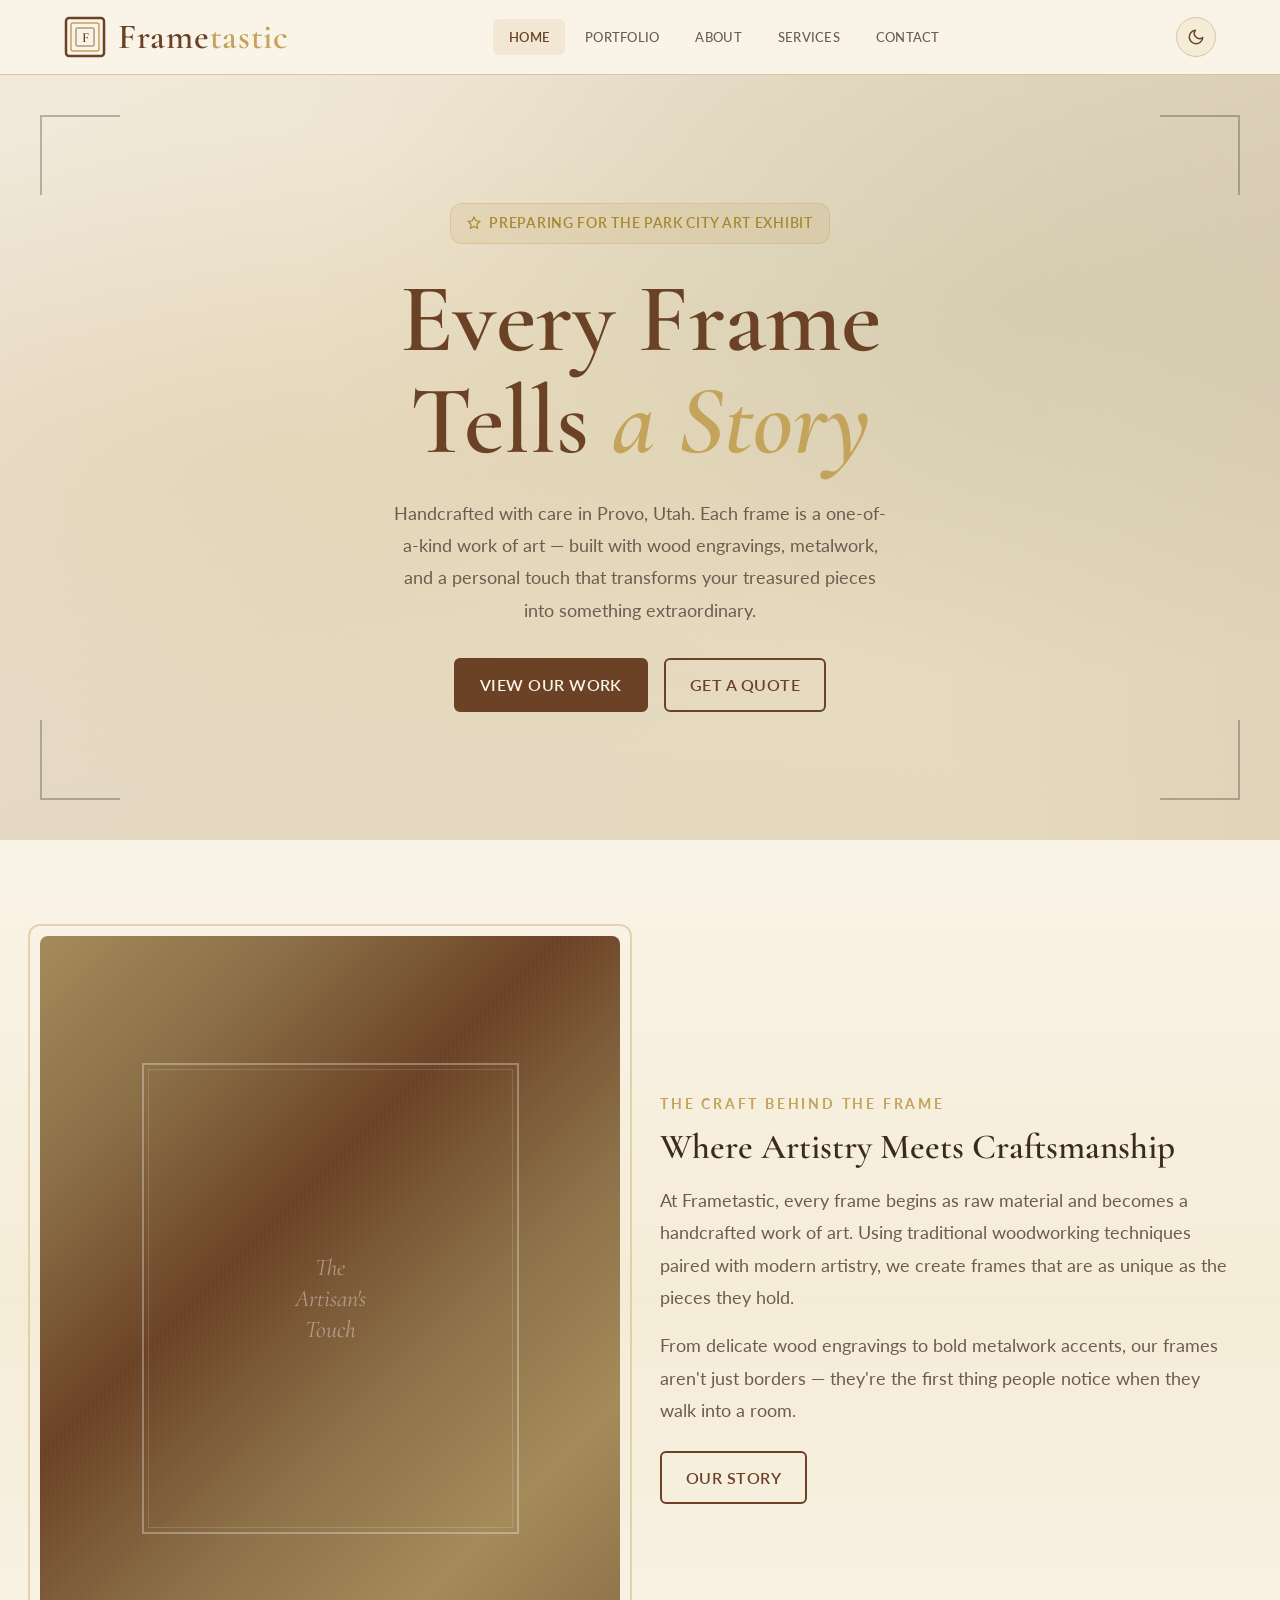
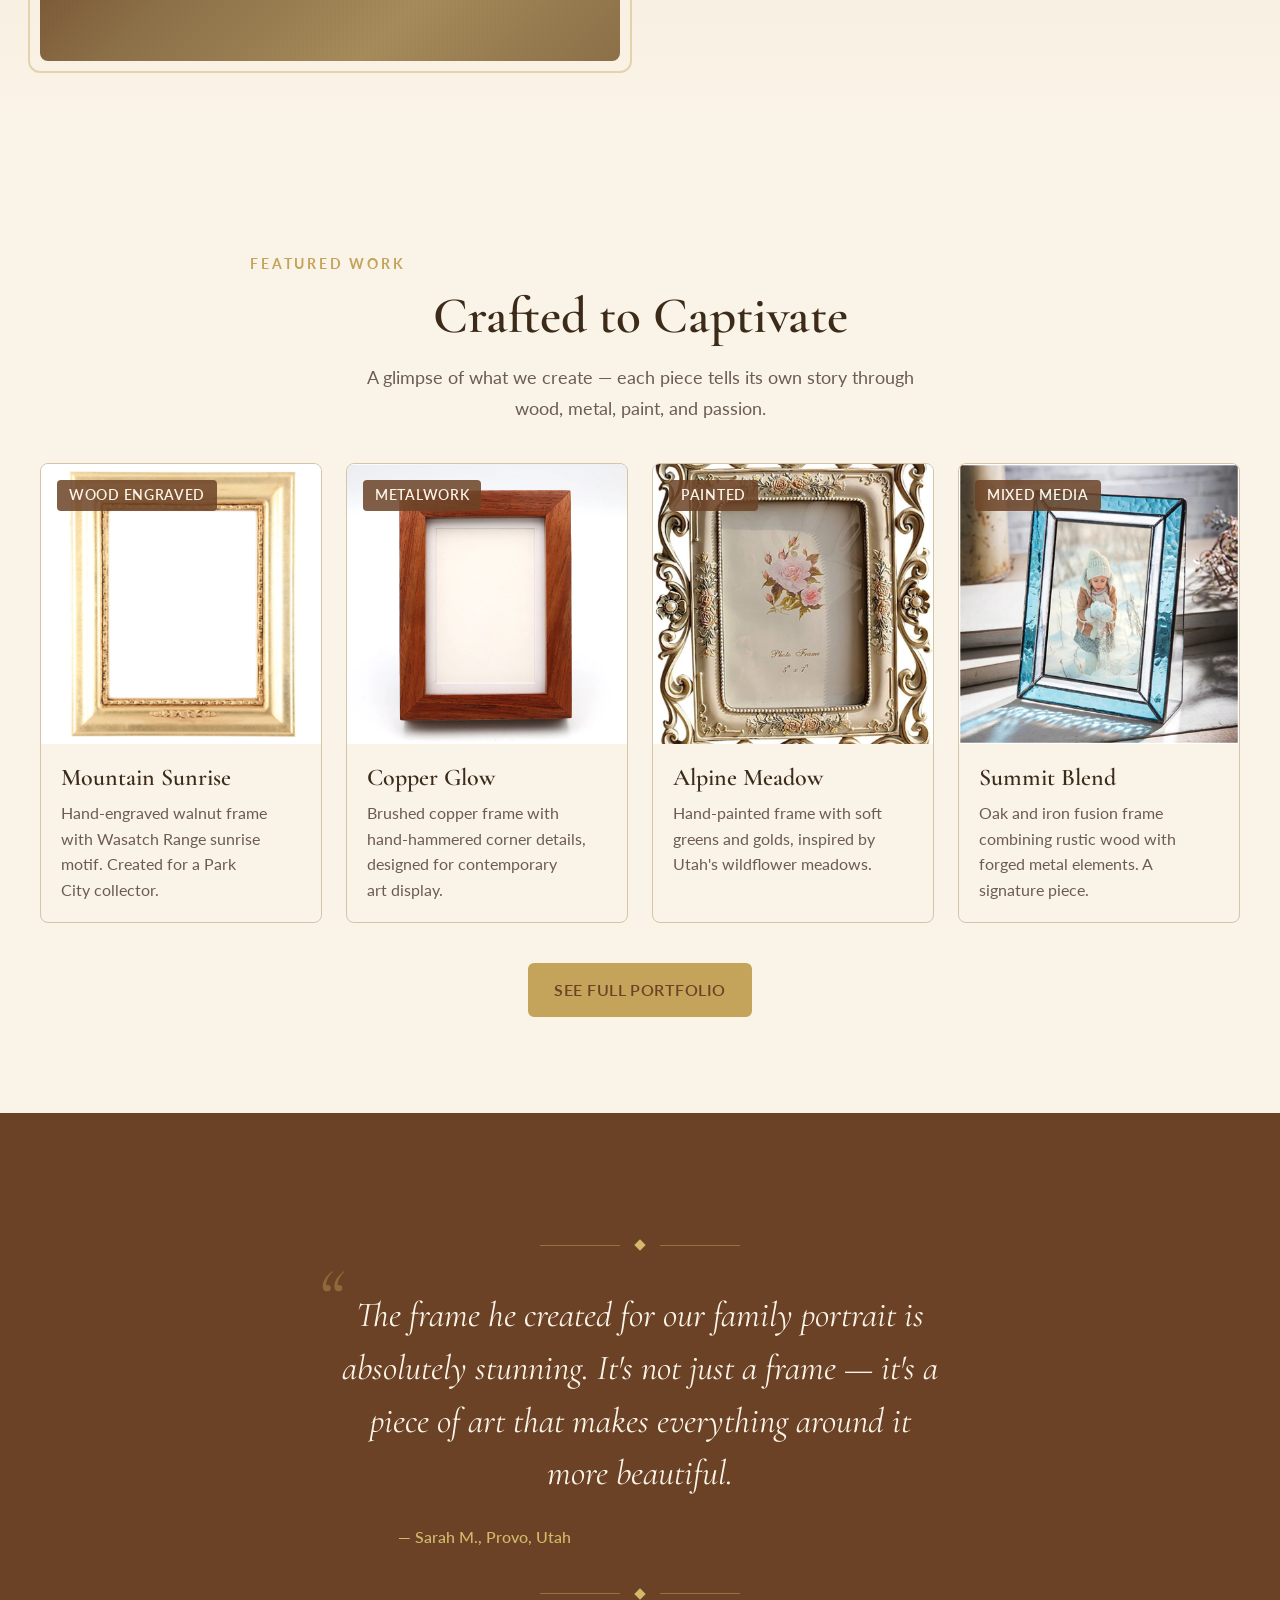
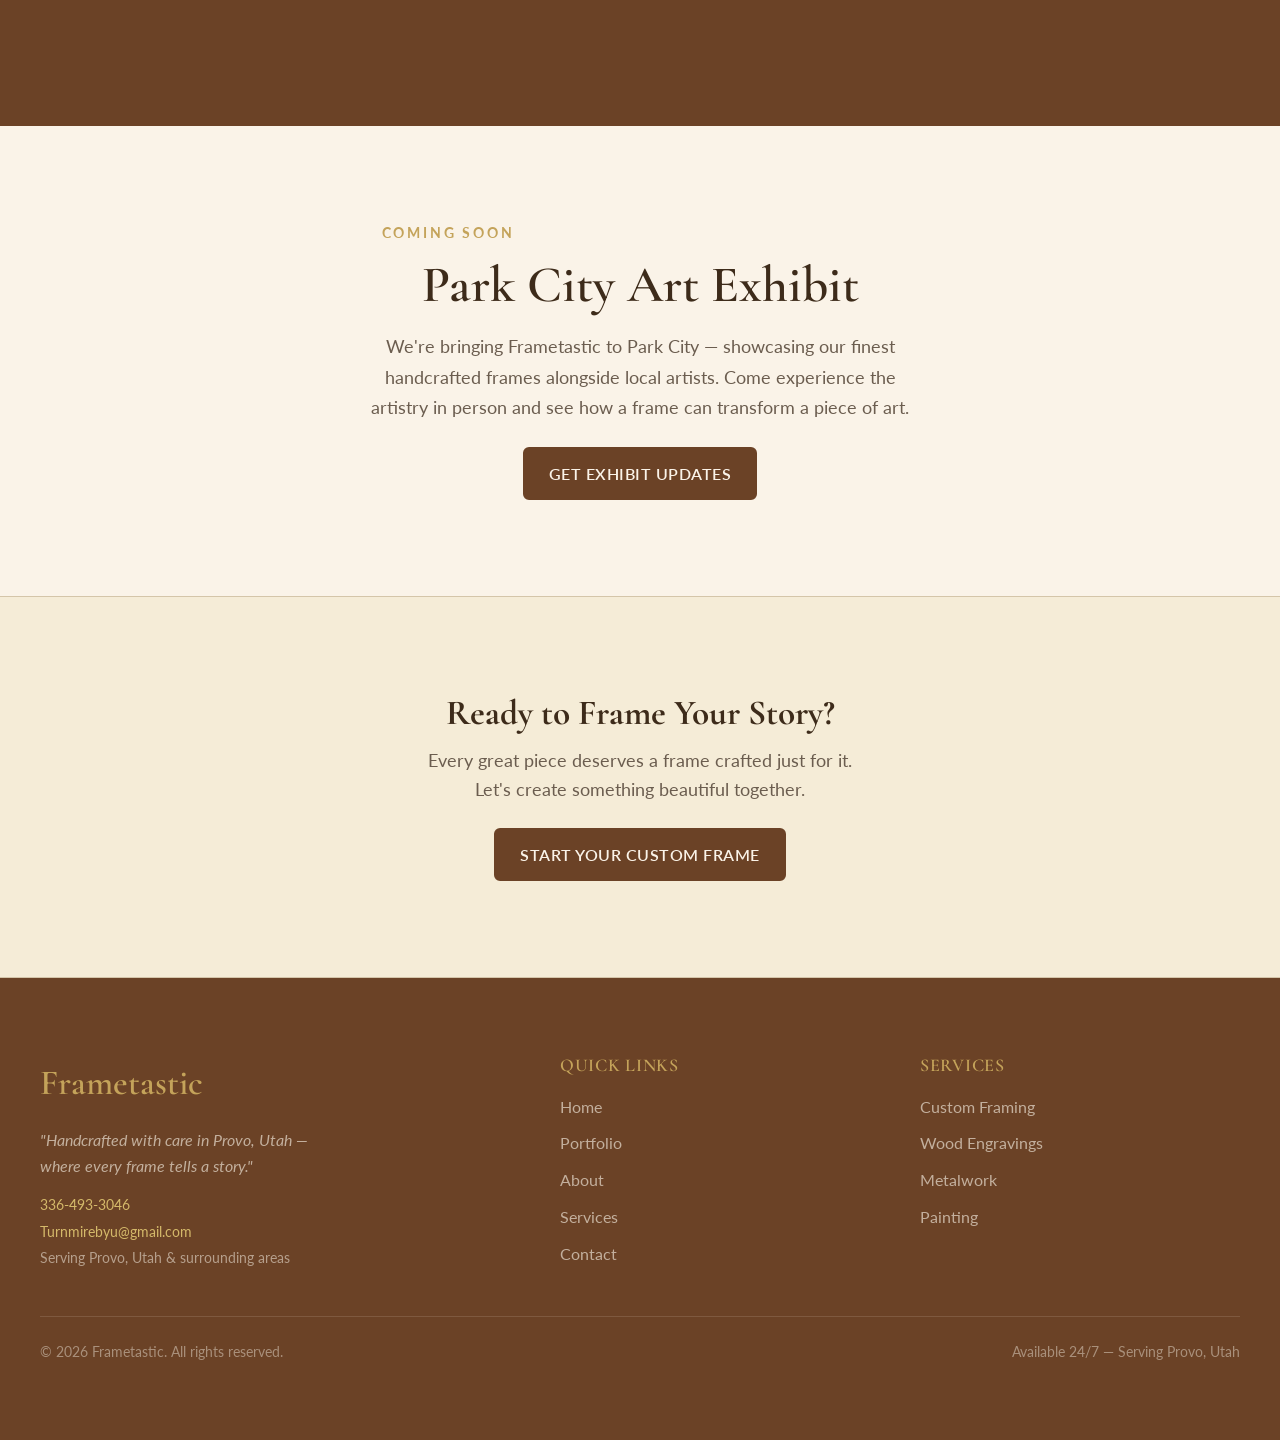
==== commit 36f93796: "Client revision: Add light/dark mode toggle - Added dark theme CSS variables (warm dark palette matc" ====
--- a/index.html
+++ b/index.html
@@ -12,6 +12,9 @@
   <link href="https://fonts.googleapis.com/css2?family=Cormorant+Garamond:ital,wght@0,400;0,500;0,600;0,700;1,400;1,500;1,600&family=Lato:wght@300;400;700&display=swap" rel="stylesheet">
 
   <link rel="stylesheet" href="./styles.css">
+  <!-- Prevent flash of wrong theme -->
+  <script>(function(){var t=localStorage.getItem("frametastic-theme");if(t)document.documentElement.setAttribute("data-theme",t)})()</script>
+
 </head>
 <body>
 
@@ -36,6 +39,11 @@
           <li><a href="./contact.html">Contact</a></li>
         </ul>
       </nav>
+      <!-- Theme Toggle -->
+      <button class="theme-toggle desktop-only" aria-label="Toggle dark mode" title="Toggle dark mode">
+        <svg class="icon-moon" viewBox="0 0 24 24" fill="none" stroke="currentColor" stroke-width="2" stroke-linecap="round" stroke-linejoin="round"><path d="M21 12.79A9 9 0 1 1 11.21 3 7 7 0 0 0 21 12.79z"/></svg>
+        <svg class="icon-sun" viewBox="0 0 24 24" fill="none" stroke="currentColor" stroke-width="2" stroke-linecap="round" stroke-linejoin="round"><circle cx="12" cy="12" r="5"/><line x1="12" y1="1" x2="12" y2="3"/><line x1="12" y1="21" x2="12" y2="23"/><line x1="4.22" y1="4.22" x2="5.64" y2="5.64"/><line x1="18.36" y1="18.36" x2="19.78" y2="19.78"/><line x1="1" y1="12" x2="3" y2="12"/><line x1="21" y1="12" x2="23" y2="12"/><line x1="4.22" y1="19.78" x2="5.64" y2="18.36"/><line x1="18.36" y1="5.64" x2="19.78" y2="4.22"/></svg>
+      </button>
       <button class="mobile-toggle" aria-label="Toggle menu" aria-expanded="false">
         <span></span><span></span><span></span>
       </button>
@@ -47,6 +55,13 @@
       <a href="./services.html">Services</a>
       <a href="./contact.html">Contact</a>
     </nav>
+    <!-- Mobile Theme Toggle -->
+    <div class="mobile-theme-toggle">
+      <button class="theme-toggle" aria-label="Toggle dark mode" title="Toggle dark mode">
+        <svg class="icon-moon" viewBox="0 0 24 24" fill="none" stroke="currentColor" stroke-width="2" stroke-linecap="round" stroke-linejoin="round"><path d="M21 12.79A9 9 0 1 1 11.21 3 7 7 0 0 0 21 12.79z"/></svg>
+        <svg class="icon-sun" viewBox="0 0 24 24" fill="none" stroke="currentColor" stroke-width="2" stroke-linecap="round" stroke-linejoin="round"><circle cx="12" cy="12" r="5"/><line x1="12" y1="1" x2="12" y2="3"/><line x1="12" y1="21" x2="12" y2="23"/><line x1="4.22" y1="4.22" x2="5.64" y2="5.64"/><line x1="18.36" y1="18.36" x2="19.78" y2="19.78"/><line x1="1" y1="12" x2="3" y2="12"/><line x1="21" y1="12" x2="23" y2="12"/><line x1="4.22" y1="19.78" x2="5.64" y2="18.36"/><line x1="18.36" y1="5.64" x2="19.78" y2="4.22"/></svg>
+      </button>
+    </div>
   </header>
 
   <main>
--- a/styles.css
+++ b/styles.css
@@ -774,8 +774,8 @@
 }
 
 .featured-card-image {
-  height: 240px;
-  min-height: 240px;
+  height: 280px;
+  min-height: 280px;
   position: relative;
   overflow: hidden;
 }
@@ -935,8 +935,8 @@
 }
 
 .portfolio-card-image {
-  height: 220px;
-  min-height: 220px;
+  height: 280px;
+  min-height: 280px;
   position: relative;
   overflow: hidden;
 }
@@ -1538,6 +1538,28 @@
   height: 75%;
 }
 
+/* ============================
+   PORTFOLIO IMAGES
+   ============================ */
+
+.portfolio-img {
+  width: 100%;
+  height: 100%;
+  object-fit: cover;
+  display: block;
+  transition: transform 400ms ease;
+}
+
+.featured-card:hover .portfolio-img,
+.portfolio-card:hover .portfolio-img {
+  transform: scale(1.05);
+}
+
+.featured-card-image,
+.portfolio-card-image {
+  overflow: hidden;
+}
+
 /* CTA banner */
 .cta-banner {
   text-align: center;
@@ -1559,3 +1581,276 @@
   margin-left: auto;
   margin-right: auto;
 }
+
+
+/* ============================================
+   DARK THEME
+   ============================================ */
+
+/* --- Theme Toggle Button --- */
+.theme-toggle {
+  display: flex;
+  align-items: center;
+  justify-content: center;
+  width: 40px;
+  height: 40px;
+  border-radius: 50%;
+  background: var(--color-surface);
+  border: 1px solid var(--color-divider);
+  cursor: pointer;
+  transition: background 180ms ease, border-color 180ms ease, transform 180ms ease;
+  margin-left: var(--space-4);
+  flex-shrink: 0;
+}
+
+.theme-toggle:hover {
+  background: var(--color-surface-2);
+  border-color: var(--color-gold);
+  transform: scale(1.05);
+}
+
+.theme-toggle svg {
+  width: 18px;
+  height: 18px;
+  transition: transform 300ms ease, opacity 180ms ease;
+}
+
+.theme-toggle .icon-sun { display: none; }
+.theme-toggle .icon-moon { display: block; color: var(--color-brown-dark); }
+
+[data-theme="dark"] .theme-toggle .icon-sun { display: block; color: var(--color-gold); }
+[data-theme="dark"] .theme-toggle .icon-moon { display: none; }
+
+/* Mobile: add theme toggle to mobile nav */
+.mobile-theme-toggle {
+  display: none;
+  justify-content: center;
+  padding: var(--space-4) 0;
+}
+
+@media (max-width: 768px) {
+  .theme-toggle.desktop-only { display: none; }
+  .mobile-theme-toggle { display: flex; }
+}
+
+@media (min-width: 769px) {
+  .mobile-theme-toggle { display: none; }
+}
+
+/* --- Dark Mode Palette --- */
+[data-theme="dark"] {
+  --color-bg:             #1A1612;
+  --color-surface:        #231E18;
+  --color-surface-2:      #2C2620;
+  --color-surface-offset: #272119;
+  --color-divider:        #3D3529;
+  --color-border:         #4A3F32;
+
+  --color-text:           #E0D6C8;
+  --color-text-muted:     #A89A8A;
+  --color-text-faint:     #7A6E60;
+  --color-heading:        #F0E8DC;
+
+  --color-brown:          #B89468;
+  --color-brown-dark:     #2A2118;
+  --color-brown-light:    #C4A87A;
+  --color-green:          #5A8B42;
+  --color-green-light:    #6B9E5A;
+  --color-green-muted:    #7AAF68;
+  --color-cream:          #1A1612;
+  --color-ivory:          #231E18;
+  --color-gold:           #D4B96A;
+  --color-gold-light:     #E0C87A;
+  --color-gold-dark:      #B8A050;
+  --color-charcoal:       #E0D6C8;
+
+  --color-primary:        #B89468;
+  --color-primary-hover:  #C4A87A;
+  --color-accent:         #D4B96A;
+  --color-accent-hover:   #E0C87A;
+
+  --shadow-sm: 0 1px 3px rgba(0, 0, 0, 0.2);
+  --shadow-md: 0 4px 12px rgba(0, 0, 0, 0.3);
+  --shadow-lg: 0 12px 32px rgba(0, 0, 0, 0.4);
+  --shadow-warm: 0 8px 24px rgba(0, 0, 0, 0.3);
+}
+
+/* --- Dark Mode Overrides for Hardcoded Colors --- */
+
+/* Header */
+[data-theme="dark"] .site-header {
+  background: rgba(26, 22, 18, 0.95);
+  border-bottom-color: var(--color-divider);
+}
+
+/* Logo SVG */
+[data-theme="dark"] .logo-icon rect:first-of-type { stroke: var(--color-gold); }
+[data-theme="dark"] .logo-icon rect:nth-of-type(2) { stroke: var(--color-gold-light); }
+[data-theme="dark"] .logo-icon rect:nth-of-type(3) { stroke: var(--color-brown); }
+[data-theme="dark"] .logo-icon text { fill: var(--color-gold); }
+
+/* Nav links */
+[data-theme="dark"] .nav-links a { color: var(--color-text); }
+[data-theme="dark"] .nav-links a:hover,
+[data-theme="dark"] .nav-links a.active { color: var(--color-gold); }
+
+/* Mobile nav */
+[data-theme="dark"] .mobile-nav {
+  background: rgba(26, 22, 18, 1);
+}
+[data-theme="dark"] .mobile-nav a { color: var(--color-text); }
+[data-theme="dark"] .mobile-nav a:hover,
+[data-theme="dark"] .mobile-nav a.active { color: var(--color-gold); }
+
+/* Mobile toggle hamburger */
+[data-theme="dark"] .mobile-toggle span { background: var(--color-text); }
+
+/* Hero overlay and backgrounds */
+[data-theme="dark"] .hero {
+  background: var(--color-bg);
+}
+
+[data-theme="dark"] .hero-content {
+  color: var(--color-text);
+}
+
+[data-theme="dark"] .hero-badge {
+  background: rgba(212, 185, 106, 0.15);
+  border-color: rgba(212, 185, 106, 0.3);
+  color: var(--color-gold);
+}
+
+/* Frame art placeholders */
+[data-theme="dark"] .frame-art {
+  border-color: var(--color-divider);
+}
+
+/* Buttons */
+[data-theme="dark"] .btn-primary {
+  background: var(--color-gold);
+  color: #1A1612;
+}
+[data-theme="dark"] .btn-primary:hover {
+  background: var(--color-gold-light);
+}
+
+[data-theme="dark"] .btn-outline {
+  border-color: var(--color-gold);
+  color: var(--color-gold);
+}
+[data-theme="dark"] .btn-outline:hover {
+  background: var(--color-gold);
+  color: #1A1612;
+}
+
+/* Section warm gradient backgrounds */
+[data-theme="dark"] .bg-warm-gradient,
+[data-theme="dark"] .bg-warm-gradient-reverse {
+  background: linear-gradient(180deg, var(--color-surface) 0%, var(--color-bg) 100%);
+}
+
+/* Cards and surfaces */
+[data-theme="dark"] .card,
+[data-theme="dark"] .portfolio-card,
+[data-theme="dark"] .service-card,
+[data-theme="dark"] .testimonial-card,
+[data-theme="dark"] .feature-card,
+[data-theme="dark"] .process-card {
+  background: var(--color-surface);
+  border-color: var(--color-divider);
+}
+
+/* Filter buttons */
+[data-theme="dark"] .filter-btn {
+  background: var(--color-surface);
+  color: var(--color-text-muted);
+  border-color: var(--color-divider);
+}
+[data-theme="dark"] .filter-btn.active,
+[data-theme="dark"] .filter-btn:hover {
+  background: var(--color-gold);
+  color: #1A1612;
+}
+
+/* Selection */
+[data-theme="dark"] ::selection {
+  background: rgba(212, 185, 106, 0.25);
+}
+
+/* CTA sections */
+[data-theme="dark"] .cta-section,
+[data-theme="dark"] .cta-band {
+  background: var(--color-surface);
+}
+
+/* Testimonial image overlay */
+[data-theme="dark"] .testimonial-card .testimonial-quote {
+  color: var(--color-text);
+}
+
+/* Footer stays dark in both modes — just refine for dark */
+[data-theme="dark"] .site-footer {
+  background: #121010;
+}
+
+[data-theme="dark"] .footer-bottom {
+  border-top-color: rgba(224, 214, 200, 0.1);
+}
+
+/* Form inputs */
+[data-theme="dark"] input,
+[data-theme="dark"] textarea,
+[data-theme="dark"] select {
+  background: var(--color-surface);
+  border-color: var(--color-divider);
+  color: var(--color-text);
+}
+
+[data-theme="dark"] input::placeholder,
+[data-theme="dark"] textarea::placeholder {
+  color: var(--color-text-faint);
+}
+
+/* Hero frame corners */
+[data-theme="dark"] .hero-frame-corner {
+  border-color: var(--color-divider);
+}
+
+/* Process steps */
+[data-theme="dark"] .process-step-number {
+  background: var(--color-gold);
+  color: #1A1612;
+}
+
+/* Section headings with decorative elements */
+[data-theme="dark"] .section-heading::after,
+[data-theme="dark"] .section-heading::before {
+  background: var(--color-gold);
+}
+
+/* Quote / testimonial background overlays */
+[data-theme="dark"] .portfolio-overlay {
+  background: rgba(26, 22, 18, 0.85);
+}
+
+/* Stats section */
+[data-theme="dark"] .stat-item {
+  color: var(--color-text);
+}
+
+/* Horizontal rules and dividers */
+[data-theme="dark"] hr,
+[data-theme="dark"] .divider {
+  border-color: var(--color-divider);
+}
+
+/* Smooth theme transition */
+html[data-theme] {
+  transition: background-color 300ms ease, color 300ms ease;
+}
+
+html[data-theme] *,
+html[data-theme] *::before,
+html[data-theme] *::after {
+  transition: background-color 300ms ease, color 300ms ease, border-color 300ms ease, box-shadow 300ms ease;
+}
